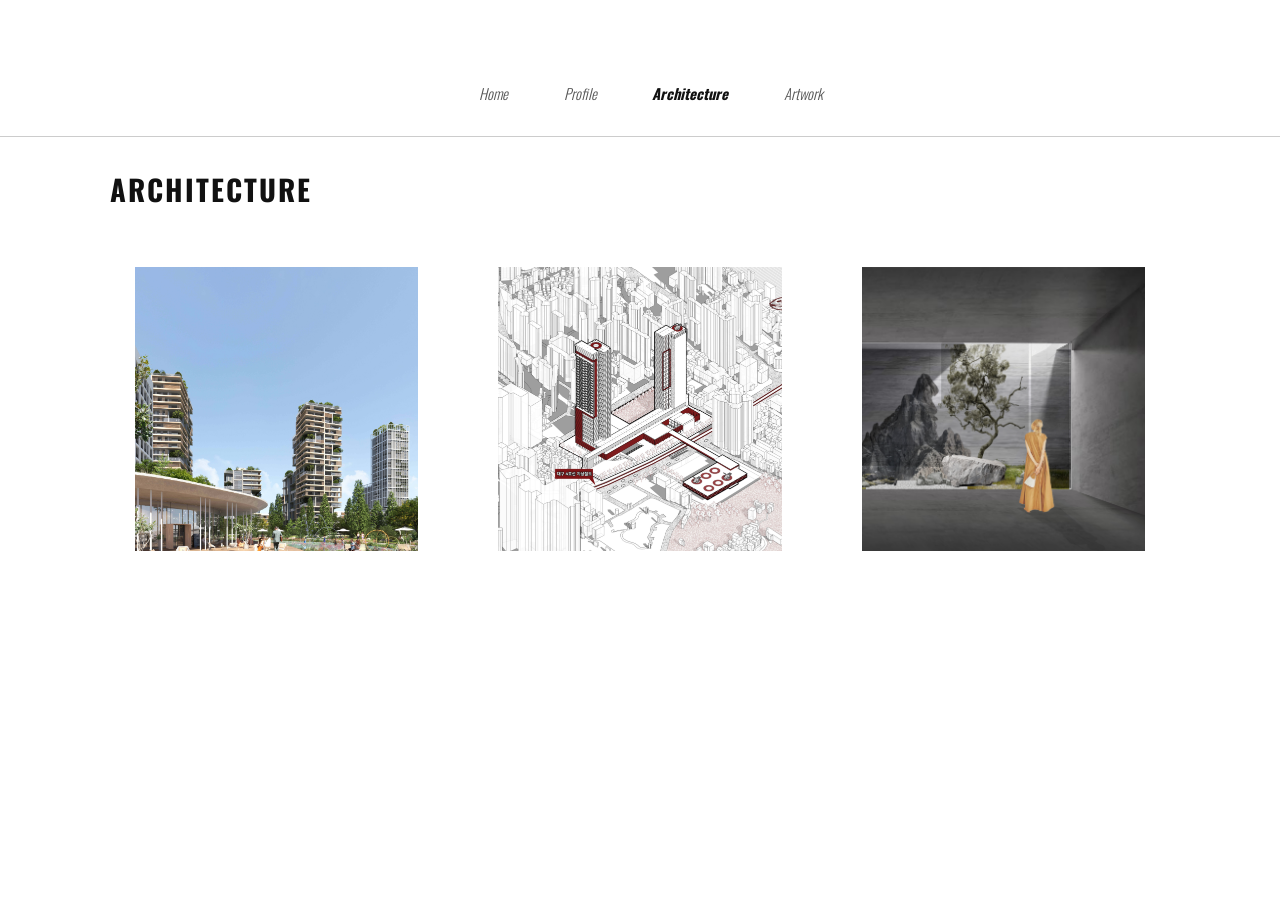
==== Architecture.html @ 8f52142e "Update Architecture.html" ====
<!DOCTYPE HTML>
<html>
	<head>
		<title>standjoon - architecture</title>
		<meta charset="utf-8" />
		<meta name="viewport" content="width=device-width, initial-scale=1, user-scalable=no" />
		<link rel="stylesheet" href="assets/css/main.css" />
		<link rel="preconnect" href="https://fonts.googleapis.com">
		<link rel="preconnect" href="https://fonts.gstatic.com" crossorigin>
		<link href="https://fonts.googleapis.com/css2?family=Oswald:wght@200..700&display=swap" rel="stylesheet">
		<link href="https://hangeul.pstatic.net/hangeul_static/css/NanumHuman.css" rel="stylesheet">
		<style>
			body { 
				font-family: 'Oswald', 'NanumHuman', sans-serif !important; 
				background-color: #ffffff !important; 
			}
			#page-wrapper { 
				background-color: #ffffff !important; 
			}
			
			/* 상단 여백 조정 */
			#header {
				padding-top: 3em !important;
				padding-bottom: 2em !important;
			}
			
			/* 푸터/기타 영역 숨김 */
			#footer, .wrapper { 
				display: none !important; 
			}

			/* 메뉴 선택된 곳의 빨간색 배경 제거 및 깔끔한 텍스트화 */
			#nav > ul > li.current > a, 
			#nav > ul > li:hover > a {
				background: transparent !important; 
				color: #111111 !important;          
				box-shadow: none !important;        
			}
			
			#nav > ul > li > a {
				color: #555555 !important;
				background: transparent !important;
			}

			/* 본문 영역 컨테이너 */
			.page-container {
				max-width: 1100px;
				margin: 0 auto;
				padding: 40px 20px 80px 20px;
				box-sizing: border-box;
			}

			/* 페이지 타이틀 스타일 */
			.page-title {
				font-family: 'Oswald', sans-serif;
				font-size: 1.8rem;
				letter-spacing: 2px;
				color: #111111;
				text-transform: uppercase;
				margin-bottom: 40px;
				text-align: left;
			}

			/* 3열 그리드 레이아웃 설정 */
			.gallery-grid {
				display: grid;
				grid-template-columns: repeat(3, 1fr);
				gap: 30px;
			}

			/* 🎨 개별 작품 카드 스타일 (1:1 정사각형 틀 고정) */
			.gallery-item {
				position: relative;
				display: block;
				text-decoration: none;
				background: #ffffff;
				overflow: hidden;
				aspect-ratio: 1 / 1;
			}

			/* 💡 이미지 박스 (여백을 주어 이미지가 아담하게 보이도록 조절) */
			.gallery-img-box {
				width: 100%;
				height: 100%;
				background-color: #ffffff;
				display: flex;
				justify-content: center;
				align-items: center;
				padding: 25px;
				box-sizing: border-box;
			}

			.gallery-img-box img {
				max-width: 100%;
				max-height: 100%;
				width: auto;
				height: auto;
				object-fit: contain;
				display: block;
			}

			/* 💡 마우스 올리기 전엔 투명해서 안 보이는 '반투명 막 + 글자' 박스 */
			.overlay-text-box {
				position: absolute;
				top: 0;
				left: 0;
				width: 100%;
				height: 100%;
				background-color: rgba(255, 255, 255, 0.85); /* 마우스 올렸을 때 씌워질 흰색 반투명 막 */
				display: flex;
				flex-direction: column;
				justify-content: center;
				align-items: center;
				opacity: 0; /* 평소엔 숨김 */
				transition: opacity 0.3s ease; /* 부드럽게 나타나는 효과 */
				text-align: center;
				padding: 20px;
				box-sizing: border-box;
			}

			/* 💡 마우스를 올렸을 때(.gallery-item에 hover하면) 박스가 뿅 하고 나타남 */
			.gallery-item:hover .overlay-text-box {
				opacity: 1;
			}

			/* 오버레이 안의 작품 제목 */
			.overlay-text-box .project-title {
				font-family: 'Oswald', sans-serif;
				font-size: 1.1rem;
				letter-spacing: 1px;
				color: #111111;
				margin: 0 0 5px 0;
				text-transform: uppercase;
			}

			/* 오버레이 안의 간단 설명/연도 */
			.overlay-text-box .project-desc {
				font-family: 'NanumHuman', sans-serif;
				font-size: 0.85rem;
				color: #555555;
				margin: 0;
			}

			/* 📱 모바일 화면 대응 */
			@media screen and (max-width: 736px) {
				.page-container {
					padding: 20px 15px 50px 15px;
				}
				.page-title {
					font-size: 1.3rem;
					margin-bottom: 20px;
					padding-left: 10px;
				}
				.gallery-grid {
					grid-template-columns: repeat(1, 1fr);
					gap: 30px;
				}
				.gallery-item {
					max-width: 55%;
					margin: 0 auto;
					width: 100%;
				}
			}
		</style>
	</head>
	<body class="is-preload">
		<div id="page-wrapper">
			
			<!-- Header -->
			<section id="header">
				<nav id="nav">
					<ul>
						<li><a href="index.html">Home</a></li>
						<li><a href="profile.html">Profile</a></li>
						<li class="current"><a href="Architecture.html">Architecture</a></li>
						<li><a href="Artwork.html">Artwork</a></li>
					</ul>
				</nav>
			</section>

			<!-- 건축 아카이브 갤러리 영역 -->
			<div class="page-container">
				<h2 class="page-title">Architecture</h2>
				<div class="gallery-grid" id="gallery-container">
					<!-- 자바스크립트에 의해 카드가 자동으로 생성됩니다. -->
				</div>
			</div>

		</div>

		<!-- 🪄 자바스크립트 자동 생성 및 정렬 시스템 -->
		<script>
			const projects = [
				{ id: 3, title: "songpa New housing", desc: "2023", img: "images/songpa sum.jpg" },
				{ id: 2, title: "UAM Masterplan", desc: "2023", img: "images/uam sum.jpg" }, // 👈 썸네일 전용 이미지 적용 완료!
				{ id: 1, title: "thisconnect museum", desc: "2022", img: "images/2-2 perspective.jpg" }
			];

			const container = document.getElementById('gallery-container');

			projects.forEach(project => {
				const item = document.createElement('a');
				item.href = `detail.html?id=${project.id}`;
				item.className = 'gallery-item';
				
				item.innerHTML = `
					<div class="gallery-img-box">
						<img src="${project.img}" alt="${project.title}" />
					</div>
					<div class="overlay-text-box">
						<h3 class="project-title">${project.title}</h3>
						<p class="project-desc">${project.desc}</p>
					</div>
				`;
				
				container.appendChild(item);
			});
		</script>

		<!-- Scripts -->
		<script src="assets/js/jquery.min.js"></script>
		<script src="assets/js/jquery.dropotron.min.js"></script>
		<script src="assets/js/browser.min.js"></script>
		<script src="assets/js/breakpoints.min.js"></script>
		<script src="assets/js/util.js"></script>
		<script src="assets/js/main.js"></script>
	</body>
</html>
---- assets/css/main.css ----
@import url("fontawesome-all.min.css");
@import url("https://fonts.googleapis.com/css?family=Source+Sans+Pro:300,400,700,900,300italic");

/*
	Dopetrope by HTML5 UP
	html5up.net | @ajlkn
	Free for personal and commercial use under the CCA 3.0 license (html5up.net/license)
*/

html, body, div, span, applet, object,
iframe, h1, h2, h3, h4, h5, h6, p, blockquote,
pre, a, abbr, acronym, address, big, cite,
code, del, dfn, em, img, ins, kbd, q, s, samp,
small, strike, strong, sub, sup, tt, var, b,
u, i, center, dl, dt, dd, ol, ul, li, fieldset,
form, label, legend, table, caption, tbody,
tfoot, thead, tr, th, td, article, aside,
canvas, details, embed, figure, figcaption,
footer, header, hgroup, menu, nav, output, ruby,
section, summary, time, mark, audio, video {
	margin: 0;
	padding: 0;
	border: 0;
	font-size: 100%;
	font: inherit;
	vertical-align: baseline;}

article, aside, details, figcaption, figure,
footer, header, hgroup, menu, nav, section {
	display: block;}

body {
	line-height: 1;
}

ol, ul {
	list-style: none;
}

blockquote, q {
	quotes: none;
}

	blockquote:before, blockquote:after, q:before, q:after {
		content: '';
		content: none;
	}

table {
	border-collapse: collapse;
	border-spacing: 0;
}

body {
	-webkit-text-size-adjust: none;
}

mark {
	background-color: transparent;
	color: inherit;
}

input::-moz-focus-inner {
	border: 0;
	padding: 0;
}

input, select, textarea {
	-moz-appearance: none;
	-webkit-appearance: none;
	-ms-appearance: none;
	appearance: none;
}

/* Basic */

	html {
		box-sizing: border-box;
	}

	*, *:before, *:after {
		box-sizing: inherit;
	}

	body {
		background: #252122;
		background-image: url("images/bg02.png");
	}

		body.is-preload *, body.is-preload *:before, body.is-preload *:after {
			-moz-animation: none !important;
			-webkit-animation: none !important;
			-ms-animation: none !important;
			animation: none !important;
			-moz-transition: none !important;
			-webkit-transition: none !important;
			-ms-transition: none !important;
			transition: none !important;
		}

	body, input, textarea, select {
		font-family: 'Source Sans Pro';
		font-weight: 300;
		color: #5d5d5d;
		font-size: 14pt;
		line-height: 1.75em;
	}

	strong, b {
		color: #252122;
		font-weight: 400;
	}

	i, em {
		font-style: italic;
	}

	sub {
		position: relative;
		top: 0.5em;
		font-size: 0.8em;
	}

	sup {
		position: relative;
		top: -0.5em;
		font-size: 0.8em;
	}

	blockquote {
		border-left: solid 0.75em #dddddd;
		padding: 1em 0 1em 1.5em;
		font-style: italic;
	}

	h1, h2, h3, h4, h5, h6 {
		color: #252122;
		font-weight: 700;
	}

	h1 a, h2 a, h3 a, h4 a, h5 a, h6 a {
		color: inherit;
		text-decoration: none;
	}

	h2 {
		font-size: 1.5em;
	}

	h3 {
		font-size: 1.35em;
	}

	a {
		color: #d52349;
		text-decoration: underline;
	}

		a:hover {
			text-decoration: none;
		}

	br.clear {
		clear: both;
	}

	hr {
		border: 0;
		border-top: solid 1px #dddddd;
		height: 1px;
		margin: 2em 0 2em 0;
	}

	p, ul, ol, dl, table {
		margin-bottom: 2em;
	}

/* Container */

	.container {
		margin: 0 auto;
		max-width: 100%;
		width: 70em;
	}

		@media screen and (max-width: 1680px) {

			.container {
				width: 70em;
			}

		}

		@media screen and (max-width: 1280px) {

			.container {
				width: calc(100% - 60px);
			}

		}

		@media screen and (max-width: 980px) {

			.container {
				width: calc(100% - 80px);
			}

		}

		@media screen and (max-width: 736px) {

			.container {
				width: calc(100% - 40px);
			}

		}

/* Row */

	.row {
		display: flex;
		flex-wrap: wrap;
		box-sizing: border-box;
		align-items: stretch;
	}

		.row > * {
			box-sizing: border-box;
		}

		.row.gtr-uniform > * > :last-child {
			margin-bottom: 0;
		}

		.row.aln-left {
			justify-content: flex-start;
		}

		.row.aln-center {
			justify-content: center;
		}

		.row.aln-right {
			justify-content: flex-end;
		}

		.row.aln-top {
			align-items: flex-start;
		}

		.row.aln-middle {
			align-items: center;
		}

		.row.aln-bottom {
			align-items: flex-end;
		}

		.row > .imp {
			order: -1;
		}

		.row > .col-1 {
			width: 8.33333%;
		}

		.row > .off-1 {
			margin-left: 8.33333%;
		}

		.row > .col-2 {
			width: 16.66667%;
		}

		.row > .off-2 {
			margin-left: 16.66667%;
		}

		.row > .col-3 {
			width: 25%;
		}

		.row > .off-3 {
			margin-left: 25%;
		}

		.row > .col-4 {
			width: 33.33333%;
		}

		.row > .off-4 {
			margin-left: 33.33333%;
		}

		.row > .col-5 {
			width: 41.66667%;
		}

		.row > .off-5 {
			margin-left: 41.66667%;
		}

		.row > .col-6 {
			width: 50%;
		}

		.row > .off-6 {
			margin-left: 50%;
		}

		.row > .col-7 {
			width: 58.33333%;
		}

		.row > .off-7 {
			margin-left: 58.33333%;
		}

		.row > .col-8 {
			width: 66.66667%;
		}

		.row > .off-8 {
			margin-left: 66.66667%;
		}

		.row > .col-9 {
			width: 75%;
		}

		.row > .off-9 {
			margin-left: 75%;
		}

		.row > .col-10 {
			width: 83.33333%;
		}

		.row > .off-10 {
			margin-left: 83.33333%;
		}

		.row > .col-11 {
			width: 91.66667%;
		}

		.row > .off-11 {
			margin-left: 91.66667%;
		}

		.row > .col-12 {
			width: 100%;
		}

		.row > .off-12 {
			margin-left: 100%;
		}

		.row.gtr-0 {
			margin-top: 0px;
			margin-left: 0px;
		}

			.row.gtr-0 > * {
				padding: 0px 0 0 0px;
			}

			.row.gtr-0.gtr-uniform {
				margin-top: 0px;
			}

				.row.gtr-0.gtr-uniform > * {
					padding-top: 0px;
				}

		.row.gtr-25 {
			margin-top: -12.5px;
			margin-left: -12.5px;
		}

			.row.gtr-25 > * {
				padding: 12.5px 0 0 12.5px;
			}

			.row.gtr-25.gtr-uniform {
				margin-top: -12.5px;
			}

				.row.gtr-25.gtr-uniform > * {
					padding-top: 12.5px;
				}

		.row.gtr-50 {
			margin-top: -25px;
			margin-left: -25px;
		}

			.row.gtr-50 > * {
				padding: 25px 0 0 25px;
			}

			.row.gtr-50.gtr-uniform {
				margin-top: -25px;
			}

				.row.gtr-50.gtr-uniform > * {
					padding-top: 25px;
				}

		.row {
			margin-top: -50px;
			margin-left: -50px;
		}

			.row > * {
				padding: 50px 0 0 50px;
			}

			.row.gtr-uniform {
				margin-top: -50px;
			}

				.row.gtr-uniform > * {
					padding-top: 50px;
				}

		.row.gtr-150 {
			margin-top: -75px;
			margin-left: -75px;
		}

			.row.gtr-150 > * {
				padding: 75px 0 0 75px;
			}

			.row.gtr-150.gtr-uniform {
				margin-top: -75px;
			}

				.row.gtr-150.gtr-uniform > * {
					padding-top: 75px;
				}

		.row.gtr-200 {
			margin-top: -100px;
			margin-left: -100px;
		}

			.row.gtr-200 > * {
				padding: 100px 0 0 100px;
			}

			.row.gtr-200.gtr-uniform {
				margin-top: -100px;
			}

				.row.gtr-200.gtr-uniform > * {
					padding-top: 100px;
				}

		@media screen and (max-width: 1680px) {

			.row {
				display: flex;
				flex-wrap: wrap;
				box-sizing: border-box;
				align-items: stretch;
			}

				.row > * {
					box-sizing: border-box;
				}

				.row.gtr-uniform > * > :last-child {
					margin-bottom: 0;
				}

				.row.aln-left {
					justify-content: flex-start;
				}

				.row.aln-center {
					justify-content: center;
				}

				.row.aln-right {
					justify-content: flex-end;
				}

				.row.aln-top {
					align-items: flex-start;
				}

				.row.aln-middle {
					align-items: center;
				}

				.row.aln-bottom {
					align-items: flex-end;
				}

				.row > .imp-xlarge {
					order: -1;
				}

				.row > .col-1-xlarge {
					width: 8.33333%;
				}

				.row > .off-1-xlarge {
					margin-left: 8.33333%;
				}

				.row > .col-2-xlarge {
					width: 16.66667%;
				}

				.row > .off-2-xlarge {
					margin-left: 16.66667%;
				}

				.row > .col-3-xlarge {
					width: 25%;
				}

				.row > .off-3-xlarge {
					margin-left: 25%;
				}

				.row > .col-4-xlarge {
					width: 33.33333%;
				}

				.row > .off-4-xlarge {
					margin-left: 33.33333%;
				}

				.row > .col-5-xlarge {
					width: 41.66667%;
				}

				.row > .off-5-xlarge {
					margin-left: 41.66667%;
				}

				.row > .col-6-xlarge {
					width: 50%;
				}

				.row > .off-6-xlarge {
					margin-left: 50%;
				}

				.row > .col-7-xlarge {
					width: 58.33333%;
				}

				.row > .off-7-xlarge {
					margin-left: 58.33333%;
				}

				.row > .col-8-xlarge {
					width: 66.66667%;
				}

				.row > .off-8-xlarge {
					margin-left: 66.66667%;
				}

				.row > .col-9-xlarge {
					width: 75%;
				}

				.row > .off-9-xlarge {
					margin-left: 75%;
				}

				.row > .col-10-xlarge {
					width: 83.33333%;
				}

				.row > .off-10-xlarge {
					margin-left: 83.33333%;
				}

				.row > .col-11-xlarge {
					width: 91.66667%;
				}

				.row > .off-11-xlarge {
					margin-left: 91.66667%;
				}

				.row > .col-12-xlarge {
					width: 100%;
				}

				.row > .off-12-xlarge {
					margin-left: 100%;
				}

				.row.gtr-0 {
					margin-top: 0px;
					margin-left: 0px;
				}

					.row.gtr-0 > * {
						padding: 0px 0 0 0px;
					}

					.row.gtr-0.gtr-uniform {
						margin-top: 0px;
					}

						.row.gtr-0.gtr-uniform > * {
							padding-top: 0px;
						}

				.row.gtr-25 {
					margin-top: -12.5px;
					margin-left: -12.5px;
				}

					.row.gtr-25 > * {
						padding: 12.5px 0 0 12.5px;
					}

					.row.gtr-25.gtr-uniform {
						margin-top: -12.5px;
					}

						.row.gtr-25.gtr-uniform > * {
							padding-top: 12.5px;
						}

				.row.gtr-50 {
					margin-top: -25px;
					margin-left: -25px;
				}

					.row.gtr-50 > * {
						padding: 25px 0 0 25px;
					}

					.row.gtr-50.gtr-uniform {
						margin-top: -25px;
					}

						.row.gtr-50.gtr-uniform > * {
							padding-top: 25px;
						}

				.row {
					margin-top: -50px;
					margin-left: -50px;
				}

					.row > * {
						padding: 50px 0 0 50px;
					}

					.row.gtr-uniform {
						margin-top: -50px;
					}

						.row.gtr-uniform > * {
							padding-top: 50px;
						}

				.row.gtr-150 {
					margin-top: -75px;
					margin-left: -75px;
				}

					.row.gtr-150 > * {
						padding: 75px 0 0 75px;
					}

					.row.gtr-150.gtr-uniform {
						margin-top: -75px;
					}

						.row.gtr-150.gtr-uniform > * {
							padding-top: 75px;
						}

				.row.gtr-200 {
					margin-top: -100px;
					margin-left: -100px;
				}

					.row.gtr-200 > * {
						padding: 100px 0 0 100px;
					}

					.row.gtr-200.gtr-uniform {
						margin-top: -100px;
					}

						.row.gtr-200.gtr-uniform > * {
							padding-top: 100px;
						}

		}

		@media screen and (max-width: 1280px) {

			.row {
				display: flex;
				flex-wrap: wrap;
				box-sizing: border-box;
				align-items: stretch;
			}

				.row > * {
					box-sizing: border-box;
				}

				.row.gtr-uniform > * > :last-child {
					margin-bottom: 0;
				}

				.row.aln-left {
					justify-content: flex-start;
				}

				.row.aln-center {
					justify-content: center;
				}

				.row.aln-right {
					justify-content: flex-end;
				}

				.row.aln-top {
					align-items: flex-start;
				}

				.row.aln-middle {
					align-items: center;
				}

				.row.aln-bottom {
					align-items: flex-end;
				}

				.row > .imp-large {
					order: -1;
				}

				.row > .col-1-large {
					width: 8.33333%;
				}

				.row > .off-1-large {
					margin-left: 8.33333%;
				}

				.row > .col-2-large {
					width: 16.66667%;
				}

				.row > .off-2-large {
					margin-left: 16.66667%;
				}

				.row > .col-3-large {
					width: 25%;
				}

				.row > .off-3-large {
					margin-left: 25%;
				}

				.row > .col-4-large {
					width: 33.33333%;
				}

				.row > .off-4-large {
					margin-left: 33.33333%;
				}

				.row > .col-5-large {
					width: 41.66667%;
				}

				.row > .off-5-large {
					margin-left: 41.66667%;
				}

				.row > .col-6-large {
					width: 50%;
				}

				.row > .off-6-large {
					margin-left: 50%;
				}

				.row > .col-7-large {
					width: 58.33333%;
				}

				.row > .off-7-large {
					margin-left: 58.33333%;
				}

				.row > .col-8-large {
					width: 66.66667%;
				}

				.row > .off-8-large {
					margin-left: 66.66667%;
				}

				.row > .col-9-large {
					width: 75%;
				}

				.row > .off-9-large {
					margin-left: 75%;
				}

				.row > .col-10-large {
					width: 83.33333%;
				}

				.row > .off-10-large {
					margin-left: 83.33333%;
				}

				.row > .col-11-large {
					width: 91.66667%;
				}

				.row > .off-11-large {
					margin-left: 91.66667%;
				}

				.row > .col-12-large {
					width: 100%;
				}

				.row > .off-12-large {
					margin-left: 100%;
				}

				.row.gtr-0 {
					margin-top: 0px;
					margin-left: 0px;
				}

					.row.gtr-0 > * {
						padding: 0px 0 0 0px;
					}

					.row.gtr-0.gtr-uniform {
						margin-top: 0px;
					}

						.row.gtr-0.gtr-uniform > * {
							padding-top: 0px;
						}

				.row.gtr-25 {
					margin-top: -7.5px;
					margin-left: -7.5px;
				}

					.row.gtr-25 > * {
						padding: 7.5px 0 0 7.5px;
					}

					.row.gtr-25.gtr-uniform {
						margin-top: -7.5px;
					}

						.row.gtr-25.gtr-uniform > * {
							padding-top: 7.5px;
						}

				.row.gtr-50 {
					margin-top: -15px;
					margin-left: -15px;
				}

					.row.gtr-50 > * {
						padding: 15px 0 0 15px;
					}

					.row.gtr-50.gtr-uniform {
						margin-top: -15px;
					}

						.row.gtr-50.gtr-uniform > * {
							padding-top: 15px;
						}

				.row {
					margin-top: -30px;
					margin-left: -30px;
				}

					.row > * {
						padding: 30px 0 0 30px;
					}

					.row.gtr-uniform {
						margin-top: -30px;
					}

						.row.gtr-uniform > * {
							padding-top: 30px;
						}

				.row.gtr-150 {
					margin-top: -45px;
					margin-left: -45px;
				}

					.row.gtr-150 > * {
						padding: 45px 0 0 45px;
					}

					.row.gtr-150.gtr-uniform {
						margin-top: -45px;
					}

						.row.gtr-150.gtr-uniform > * {
							padding-top: 45px;
						}

				.row.gtr-200 {
					margin-top: -60px;
					margin-left: -60px;
				}

					.row.gtr-200 > * {
						padding: 60px 0 0 60px;
					}

					.row.gtr-200.gtr-uniform {
						margin-top: -60px;
					}

						.row.gtr-200.gtr-uniform > * {
							padding-top: 60px;
						}

		}

		@media screen and (max-width: 980px) {

			.row {
				display: flex;
				flex-wrap: wrap;
				box-sizing: border-box;
				align-items: stretch;
			}

				.row > * {
					box-sizing: border-box;
				}

				.row.gtr-uniform > * > :last-child {
					margin-bottom: 0;
				}

				.row.aln-left {
					justify-content: flex-start;
				}

				.row.aln-center {
					justify-content: center;
				}

				.row.aln-right {
					justify-content: flex-end;
				}

				.row.aln-top {
					align-items: flex-start;
				}

				.row.aln-middle {
					align-items: center;
				}

				.row.aln-bottom {
					align-items: flex-end;
				}

				.row > .imp-medium {
					order: -1;
				}

				.row > .col-1-medium {
					width: 8.33333%;
				}

				.row > .off-1-medium {
					margin-left: 8.33333%;
				}

				.row > .col-2-medium {
					width: 16.66667%;
				}

				.row > .off-2-medium {
					margin-left: 16.66667%;
				}

				.row > .col-3-medium {
					width: 25%;
				}

				.row > .off-3-medium {
					margin-left: 25%;
				}

				.row > .col-4-medium {
					width: 33.33333%;
				}

				.row > .off-4-medium {
					margin-left: 33.33333%;
				}

				.row > .col-5-medium {
					width: 41.66667%;
				}

				.row > .off-5-medium {
					margin-left: 41.66667%;
				}

				.row > .col-6-medium {
					width: 50%;
				}

				.row > .off-6-medium {
					margin-left: 50%;
				}

				.row > .col-7-medium {
					width: 58.33333%;
				}

				.row > .off-7-medium {
					margin-left: 58.33333%;
				}

				.row > .col-8-medium {
					width: 66.66667%;
				}

				.row > .off-8-medium {
					margin-left: 66.66667%;
				}

				.row > .col-9-medium {
					width: 75%;
				}

				.row > .off-9-medium {
					margin-left: 75%;
				}

				.row > .col-10-medium {
					width: 83.33333%;
				}

				.row > .off-10-medium {
					margin-left: 83.33333%;
				}

				.row > .col-11-medium {
					width: 91.66667%;
				}

				.row > .off-11-medium {
					margin-left: 91.66667%;
				}

				.row > .col-12-medium {
					width: 100%;
				}

				.row > .off-12-medium {
					margin-left: 100%;
				}

				.row.gtr-0 {
					margin-top: 0px;
					margin-left: 0px;
				}

					.row.gtr-0 > * {
						padding: 0px 0 0 0px;
					}

					.row.gtr-0.gtr-uniform {
						margin-top: 0px;
					}

						.row.gtr-0.gtr-uniform > * {
							padding-top: 0px;
						}

				.row.gtr-25 {
					margin-top: -10px;
					margin-left: -10px;
				}

					.row.gtr-25 > * {
						padding: 10px 0 0 10px;
					}

					.row.gtr-25.gtr-uniform {
						margin-top: -10px;
					}

						.row.gtr-25.gtr-uniform > * {
							padding-top: 10px;
						}

				.row.gtr-50 {
					margin-top: -20px;
					margin-left: -20px;
				}

					.row.gtr-50 > * {
						padding: 20px 0 0 20px;
					}

					.row.gtr-50.gtr-uniform {
						margin-top: -20px;
					}

						.row.gtr-50.gtr-uniform > * {
							padding-top: 20px;
						}

				.row {
					margin-top: -40px;
					margin-left: -40px;
				}

					.row > * {
						padding: 40px 0 0 40px;
					}

					.row.gtr-uniform {
						margin-top: -40px;
					}

						.row.gtr-uniform > * {
							padding-top: 40px;
						}

				.row.gtr-150 {
					margin-top: -60px;
					margin-left: -60px;
				}

					.row.gtr-150 > * {
						padding: 60px 0 0 60px;
					}

					.row.gtr-150.gtr-uniform {
						margin-top: -60px;
					}

						.row.gtr-150.gtr-uniform > * {
							padding-top: 60px;
						}

				.row.gtr-200 {
					margin-top: -80px;
					margin-left: -80px;
				}

					.row.gtr-200 > * {
						padding: 80px 0 0 80px;
					}

					.row.gtr-200.gtr-uniform {
						margin-top: -80px;
					}

						.row.gtr-200.gtr-uniform > * {
							padding-top: 80px;
						}

		}

		@media screen and (max-width: 736px) {

			.row {
				display: flex;
				flex-wrap: wrap;
				box-sizing: border-box;
				align-items: stretch;
			}

				.row > * {
					box-sizing: border-box;
				}

				.row.gtr-uniform > * > :last-child {
					margin-bottom: 0;
				}

				.row.aln-left {
					justify-content: flex-start;
				}

				.row.aln-center {
					justify-content: center;
				}

				.row.aln-right {
					justify-content: flex-end;
				}

				.row.aln-top {
					align-items: flex-start;
				}

				.row.aln-middle {
					align-items: center;
				}

				.row.aln-bottom {
					align-items: flex-end;
				}

				.row > .imp-small {
					order: -1;
				}

				.row > .col-1-small {
					width: 8.33333%;
				}

				.row > .off-1-small {
					margin-left: 8.33333%;
				}

				.row > .col-2-small {
					width: 16.66667%;
				}

				.row > .off-2-small {
					margin-left: 16.66667%;
				}

				.row > .col-3-small {
					width: 25%;
				}

				.row > .off-3-small {
					margin-left: 25%;
				}

				.row > .col-4-small {
					width: 33.33333%;
				}

				.row > .off-4-small {
					margin-left: 33.33333%;
				}

				.row > .col-5-small {
					width: 41.66667%;
				}

				.row > .off-5-small {
					margin-left: 41.66667%;
				}

				.row > .col-6-small {
					width: 50%;
				}

				.row > .off-6-small {
					margin-left: 50%;
				}

				.row > .col-7-small {
					width: 58.33333%;
				}

				.row > .off-7-small {
					margin-left: 58.33333%;
				}

				.row > .col-8-small {
					width: 66.66667%;
				}

				.row > .off-8-small {
					margin-left: 66.66667%;
				}

				.row > .col-9-small {
					width: 75%;
				}

				.row > .off-9-small {
					margin-left: 75%;
				}

				.row > .col-10-small {
					width: 83.33333%;
				}

				.row > .off-10-small {
					margin-left: 83.33333%;
				}

				.row > .col-11-small {
					width: 91.66667%;
				}

				.row > .off-11-small {
					margin-left: 91.66667%;
				}

				.row > .col-12-small {
					width: 100%;
				}

				.row > .off-12-small {
					margin-left: 100%;
				}

				.row.gtr-0 {
					margin-top: 0px;
					margin-left: 0px;
				}

					.row.gtr-0 > * {
						padding: 0px 0 0 0px;
					}

					.row.gtr-0.gtr-uniform {
						margin-top: 0px;
					}

						.row.gtr-0.gtr-uniform > * {
							padding-top: 0px;
						}

				.row.gtr-25 {
					margin-top: -5px;
					margin-left: -5px;
				}

					.row.gtr-25 > * {
						padding: 5px 0 0 5px;
					}

					.row.gtr-25.gtr-uniform {
						margin-top: -5px;
					}

						.row.gtr-25.gtr-uniform > * {
							padding-top: 5px;
						}

				.row.gtr-50 {
					margin-top: -10px;
					margin-left: -10px;
				}

					.row.gtr-50 > * {
						padding: 10px 0 0 10px;
					}

					.row.gtr-50.gtr-uniform {
						margin-top: -10px;
					}

						.row.gtr-50.gtr-uniform > * {
							padding-top: 10px;
						}

				.row {
					margin-top: -20px;
					margin-left: -20px;
				}

					.row > * {
						padding: 20px 0 0 20px;
					}

					.row.gtr-uniform {
						margin-top: -20px;
					}

						.row.gtr-uniform > * {
							padding-top: 20px;
						}

				.row.gtr-150 {
					margin-top: -30px;
					margin-left: -30px;
				}

					.row.gtr-150 > * {
						padding: 30px 0 0 30px;
					}

					.row.gtr-150.gtr-uniform {
						margin-top: -30px;
					}

						.row.gtr-150.gtr-uniform > * {
							padding-top: 30px;
						}

				.row.gtr-200 {
					margin-top: -40px;
					margin-left: -40px;
				}

					.row.gtr-200 > * {
						padding: 40px 0 0 40px;
					}

					.row.gtr-200.gtr-uniform {
						margin-top: -40px;
					}

						.row.gtr-200.gtr-uniform > * {
							padding-top: 40px;
						}

		}

/* Form */

	form label {
		display: block;
		color: #252122;
		font-weight: 400;
		margin: 0 0 0.5em 0;
	}

	form input[type=text],
	form input[type=email],
	form input[type=password],
	form select,
	form textarea {
		-webkit-appearance: none;
		display: block;
		border: 0;
		padding: 0.75em 1em;
		font-size: 1em;
		border-radius: 5px;
		border: solid 1px #dddddd;
		background: #fff;
		width: 100%;
	}

		form input[type=text]:focus,
		form input[type=email]:focus,
		form input[type=password]:focus,
		form select:focus,
		form textarea:focus {
			box-shadow: inset 0px 0px 1px 1px #43bff0;
		}

	form textarea {
		height: 15em;
	}

	form ::-webkit-input-placeholder {
		color: #555 !important;
	}

	form :-moz-placeholder {
		color: #555 !important;
	}

	form ::-moz-placeholder {
		color: #555 !important;
	}

	form :-ms-input-placeholder {
		color: #555 !important;
	}

	form ::-moz-focus-inner {
		border: 0;
	}

/* Tables */

	table {
		width: 100%;
	}

		table tr {
			border-top: solid 1px #dddddd;
		}

			table tr:first-child {
				border-top: 0;
			}

		table td {
			padding: 0.5em 1em 0.5em 1em;
		}

		table th {
			text-align: left;
			padding: 0.5em 1em 0.5em 1em;
			font-weight: 700;
			margin: 0 0 1em 0;
		}

		table thead {
			border-bottom: solid 2px #dddddd;
		}

/* Section/Article */

	section, article {
		margin-bottom: 2.5em;
	}

		section > :last-child, section:last-child, article > :last-child, article:last-child {
			margin-bottom: 0;
		}

	header {
		margin: 0 0 1.5em 0;
	}

		header > p {
			display: block;
			font-style: italic;
			margin: 0.5em 0 0 0;
			padding-bottom: 0.5em;
		}

		header.major {
			position: relative;
			text-align: center;
			border-top: solid 1px #ccc;
			top: 1em;
			margin: 0 0 3em 0;
		}

			header.major h2 {
				background: #fff;
				position: relative;
				top: -0.65em;
				display: inline;
				margin: 0;
				padding: 0 1em 0 1em;
			}

	footer {
		margin: 2.25em 0 0 0;
	}

/* Box */

	.box {
		background: #ffffff;
		border-bottom: solid 1px #ccc;
		padding: 2.75em 1.75em 2.75em 1.75em;
	}

		.box .image.featured {
			position: relative;
			width: auto;
			left: 1.75em;
			top: 1.75em;
			margin: -4.5em 0 4.25em -3.5em;
		}

		.box.post header {
			padding-top: 1em;
			margin: 0 0 2em 0;
		}

		.box.post h2 {
			font-size: 2.5em;
			letter-spacing: -0.015em;
		}

		.box.post header > p {
			margin-top: 1.25em;
			font-size: 1.25em;
		}

		.box footer ul.actions {
			margin-bottom: 0;
		}

/* Button */

	input[type="button"],
	input[type="submit"],
	input[type="reset"],
	button,
	.button {
		-webkit-appearance: none;
		display: inline-block;
		text-decoration: none;
		cursor: pointer;
		border: 0;
		border-radius: 5px;
		background: #d52349;
		color: #fff !important;
		font-weight: 700;
		outline: 0;
		font-size: 1.1em;
		padding: 0.65em 1.5em 0.65em 1.5em;
		text-align: center;
		-moz-transition: background-color .25s ease-in-out;
		-webkit-transition: background-color .25s ease-in-out;
		-ms-transition: background-color .25s ease-in-out;
		transition: background-color .25s ease-in-out;
	}

		input[type="button"]:hover,
		input[type="submit"]:hover,
		input[type="reset"]:hover,
		button:hover,
		.button:hover {
			background: #e53359;
		}

		input[type="button"]:active,
		input[type="submit"]:active,
		input[type="reset"]:active,
		button:active,
		.button:active {
			background: #c51349;
		}

		input[type="button"].alt,
		input[type="submit"].alt,
		input[type="reset"].alt,
		button.alt,
		.button.alt {
			background: #252122;
		}

			input[type="button"].alt:hover,
			input[type="submit"].alt:hover,
			input[type="reset"].alt:hover,
			button.alt:hover,
			.button.alt:hover {
				background: #353132;
			}

			input[type="button"].alt:active,
			input[type="submit"].alt:active,
			input[type="reset"].alt:active,
			button.alt:active,
			.button.alt:active {
				background: #151112;
			}

		input[type="button"].icon:before,
		input[type="submit"].icon:before,
		input[type="reset"].icon:before,
		button.icon:before,
		.button.icon:before {
			opacity: 0.35;
			position: relative;
			top: 0.05em;
			margin-right: 0.75em;
		}

		input[type="button"].large,
		input[type="submit"].large,
		input[type="reset"].large,
		button.large,
		.button.large {
			font-size: 1.5em;
			padding: 0.75em 1.5em 0.75em 1.5em;
		}

/* Image */

	.image {
		display: inline-block;
		outline: 0;
	}

		.image img {
			display: block;
			width: 100%;
		}

		.image.centered {
			display: block;
			margin: 0 0 2em 0;
		}

			.image.centered img {
				margin: 0 auto;
				width: auto;
			}

		.image.featured {
			display: block;
			width: 100%;
			margin: 0 0 2em 0;
		}

		.image.left {
			float: left;
			margin: 0 2em 2em 0;
		}

/* List */

	ul {
		list-style: disc;
		padding-left: 1em;
	}

		ul li {
			padding-left: 0.5em;
		}

	ol {
		list-style: decimal;
		padding-left: 1.25em;
	}

		ol li {
			padding-left: 0.25em;
		}

/* Actions */

	ul.actions {
		list-style: none;
		padding-left: 0;
	}

		ul.actions li {
			display: inline-block;
			margin-left: 1em;
			padding-left: 0;
		}

			ul.actions li:first-child {
				margin-left: 0;
			}

/* Links */

	ul.links {
		list-style: none;
		padding-left: 0;
	}

		ul.links li {
			display: inline-block;
			border-left: solid 1px rgba(255, 255, 255, 0.05);
			padding: 0 0 0 1em;
			margin: 0 0 0 1em;
		}

			ul.links li:first-child {
				border-left: 0;
				padding-left: 0;
				margin-left: 0;
			}

/* Contact */

	ul.contact {
		list-style: none;
		padding-left: 0;
	}

		ul.contact li {
			position: relative;
			border-top: solid 1px #ddd;
			padding: 1.3em 0 1.3em 7em;
		}

			ul.contact li h3 {
				position: absolute;
				left: 0;
				top: 1.3em;
				font-size: 1.1em;
			}

			ul.contact li p {
				margin: 0;
			}

			ul.contact li:first-child {
				padding-top: 0;
				border-top: 0;
			}

				ul.contact li:first-child h3 {
					top: 0;
				}

/* Dates */

	ul.dates {
		list-style: none;
		padding-left: 0;
	}

		ul.dates li {
			position: relative;
			border-top: solid 1px #ddd;
			padding: 1.3em 0 1.3em 6.75em;
		}

		ul.dates .date {
			display: block;
			position: absolute;
			left: 0;
			top: 1.3em;
			background-color: #d52349;
			height: 3.5em;
			text-align: center;
			color: #fff;
			line-height: 1em;
			border-top-left-radius: 5px;
			border-bottom-left-radius: 5px;
			padding: 0.5em 0.75em 0 1em;
		}

			ul.dates .date:after {
				content: '';
				position: absolute;
				bottom: 0;
				right: -1.2em;
				border-left: solid 1.25em #d52349;
				border-top: solid 1.8em transparent;
				border-bottom: solid 1.8em transparent;
			}

			ul.dates .date strong {
				display: block;
				font-size: 1.75em;
				padding-top: 0.15em;
			}

		ul.dates h3 {
			font-size: 1.1em;
		}

		ul.dates p {
			margin: 0;
		}

		ul.dates li:first-child {
			border-top: 0;
			padding-top: 0;
		}

			ul.dates li:first-child .date {
				top: 0;
			}

/* Divided */

	ul.divided {
		list-style: none;
		padding-left: 0;
	}

		ul.divided li {
			border-top: solid 1px #ddd;
			padding: 1em 0 1em 0;
		}

			ul.divided li:first-child {
				border-top: 0;
				padding-top: 0;
			}

/* Social */

	ul.social {
		list-style: none;
		padding-left: 0;
		overflow: hidden;
		cursor: default;
		margin: 0 0 3.25em 0;
	}

		ul.social li {
			display: inline-block;
			padding-left: 0;
			margin-left: 0.75em;
		}

			ul.social li:first-child {
				margin-left: 0;
			}

			ul.social li a {
				display: inline-block;
				width: 3em;
				height: 3em;
				text-align: center;
				border-radius: 5px;
				background: #888;
				-moz-transition: background-color .25s ease-in-out;
				-webkit-transition: background-color .25s ease-in-out;
				-ms-transition: background-color .25s ease-in-out;
				transition: background-color .25s ease-in-out;
			}

				ul.social li a:before {
					color: #fff;
					font-size: 2em;
					line-height: 1.5em;
				}

				ul.social li a.fa-facebook {
					background: #3c5a98;
				}

					ul.social li a.fa-facebook:hover {
						background: #4c6aa8;
					}

				ul.social li a.fa-twitter {
					background: #2daae4;
				}

					ul.social li a.fa-twitter:hover {
						background: #3dbaf4;
					}

				ul.social li a.fa-dribbble {
					background: #c4376b;
				}

					ul.social li a.fa-dribbble:hover {
						background: #d4477b;
					}

				ul.social li a.fa-linkedin {
					background: #006599;
				}

					ul.social li a.fa-linkedin:hover {
						background: #1075a9;
					}

				ul.social li a.fa-tumblr {
					background: #2b4661;
				}

					ul.social li a.fa-tumblr:hover {
						background: #3b5671;
					}

				ul.social li a.fa-google-plus {
					background: #da2713;
				}

					ul.social li a.fa-google-plus:hover {
						background: #ea3723;
					}

/* Icons */

	.icon {
		text-decoration: none;
		position: relative;
		text-decoration: none;
	}

		.icon:before {
			-moz-osx-font-smoothing: grayscale;
			-webkit-font-smoothing: antialiased;
			display: inline-block;
			font-style: normal;
			font-variant: normal;
			text-rendering: auto;
			line-height: 1;
			text-transform: none !important;
			font-family: 'Font Awesome 5 Free';
			font-weight: 400;
		}

		.icon.solid:before {
			font-weight: 900;
		}

		.icon.brands:before {
			font-family: 'Font Awesome 5 Brands';
		}

		.icon:before {
			line-height: inherit;
		}

		.icon > .label {
			display: none;
		}

		.icon.featured {
			position: relative;
			display: inline-block;
			background-color: #d52349;
			width: 9em;
			padding: 1.75em 0 0.75em 0;
			border-top-left-radius: 5px;
			border-top-right-radius: 5px;
			margin: 0 0 4.5em 0;
			cursor: default;
		}

			.icon.featured:before {
				font-size: 4.5em;
				line-height: 1em;
				color: #fff;
			}

			.icon.featured:after {
				content: '';
				position: absolute;
				bottom: -1.95em;
				left: 0;
				border-top: solid 2em #d52349;
				border-left: solid 4.5em transparent;
				border-right: solid 4.5em transparent;
			}

			.icon.featured.alt {
				background-color: #252122;
			}

				.icon.featured.alt:after {
					border-top-color: #252122;
				}

			.icon.featured.alt2 {
				background-color: #827a7c;
			}

				.icon.featured.alt2:after {
					border-top-color: #827a7c;
				}

/* Page Wrapper */

	#page-wrapper > section {
		margin-bottom: 0;
	}

/* Header */

	#header {
		position: relative;
		background: #ffffff;
		border-bottom: solid 1px #ccc;
		padding: 5em 0 4em 0;
		text-align: center;
	}

		#header h1 {
			color: #252122;
			font-weight: 900;
			font-size: 2.5em;
			letter-spacing: -0.035em;
			line-height: 1;
		}

/* Nav */

	#nav {
		margin: 2.5em 0 0 0;
	}

		#nav > ul {
			margin: 0;
		}

			#nav > ul > li {
				display: inline-block;
				font-style: italic;
				margin: 0 0.35em 0 0.35em;
			}

				#nav > ul > li > ul {
					display: none;
				}

				#nav > ul > li > a {
					border-radius: 5px;
					color: #5d5d5d;
					text-decoration: none;
					padding: 0.6em 1.2em 0.6em 1.2em;
					-moz-transition: background-color .25s ease-in-out;
					-webkit-transition: background-color .25s ease-in-out;
					-ms-transition: background-color .25s ease-in-out;
					transition: background-color .25s ease-in-out;
					outline: 0;
				}

				#nav > ul > li:hover > a, #nav > ul > li.active > a {
					background: #f3f3f3;
				}

				#nav > ul > li.current > a {
					background: #d52349;
					color: #fff !important;
					font-weight: 700;
				}

	.dropotron {
		border-radius: 5px;
		background-color: #252122;
		background-color: rgba(34, 30, 31, 0.98);
		padding: 1.25em 1.5em 1.25em 1.5em;
		font-style: italic;
		min-width: 13em;
		box-shadow: 0px 8px 15px 0px rgba(0, 0, 0, 0.5);
		text-align: left;
		margin-top: -1.25em;
		margin-left: -1px;
		list-style: none;
	}

		.dropotron a, .dropotron span {
			color: #aaa;
			text-decoration: none;
			-moz-transition: color .25s ease-in-out;
			-webkit-transition: color .25s ease-in-out;
			-ms-transition: color .25s ease-in-out;
			transition: color .25s ease-in-out;
		}

		.dropotron li {
			padding: 0.25em 0 0.25em 0;
		}

			.dropotron li:hover > a, .dropotron li:hover > span {
				color: #fff;
			}

		.dropotron.level-0 {
			margin-top: 2em;
		}

			.dropotron.level-0:before {
				content: '';
				display: block;
				position: absolute;
				left: 50%;
				margin-left: -10px;
				top: -9px;
				border-left: solid 10px transparent;
				border-right: solid 10px transparent;
				border-bottom: solid 10px #252122;
				border-bottom-color: rgba(34, 30, 31, 0.98);
			}

/* Banner */

	#banner {
		background: #CCE8F4 url("../../images/pic01.jpg");
		background-position: center center;
		background-size: auto 100%;
		background-repeat: no-repeat;
		text-align: center;
		position: relative;
		padding: 8em 0;
		margin: 4em 0 0 0;
	}

		#banner header {
			background-color: rgba(34, 30, 31, 0.98);
			display: inline-block;
			padding: 2.5em 5em;
			border-radius: 5px;
		}

			#banner header h2 {
				color: #fff;
				font-weight: 700;
				font-size: 2.5em;
				margin: 0 0 0.65em 0;
			}

			#banner header p {
				color: #d52349;
				padding: 0;
				font-style: normal;
				margin: 0;
				font-size: 1.5em;
			}

/* Intro */

	#intro {
		text-align: center;
		overflow: hidden;
	}

		#intro section {
			margin: 3em 0;
			padding: 2.5em 0;
		}

		#intro h2 {
			font-size: 1.75em;
		}

		#intro p {
			margin: 0;
		}

		#intro .middle {
			position: relative;
			z-index: 1;
		}

			#intro .middle:before {
				content: '';
				width: 32px;
				height: 100%;
				position: absolute;
				left: -24px;
				top: 0;
				display: block;
				z-index: -1;
				box-shadow: 32px 0 0 0 #fff, 0 -32px 0 0 #fff, 0 32px 0 0 #fff, 32px 32px 0 0 #fff, 32px -32px 0 0 #fff, 0 0 32px 0 rgba(0, 0, 0, 0.15);
			}

			#intro .middle:after {
				content: '';
				width: 32px;
				height: 100%;
				position: absolute;
				right: -24px;
				top: 0;
				display: block;
				z-index: -1;
				box-shadow: -32px 0 0 0 #fff, 0 -32px 0 0 #fff, 0 32px 0 0 #fff, -32px 32px 0 0 #fff, -32px -32px 0 0 #fff, 0 0 32px 0 rgba(0, 0, 0, 0.15);
			}

		#intro .button {
			min-width: 12em;
		}

		#intro footer {
			margin: 0;
		}

/* Main */

	#main {
		position: relative;
		background: #f7f7f7 url("images/bg02.png");
		padding: 4em 0 4em 0;
	}

		#main:before {
			content: '';
			position: absolute;
			top: 0;
			left: 0;
			width: 100%;
			background: url("images/bg01.png");
			background-size: 100% 100%;
			z-index: 0;
			opacity: 0.1;
		}

		#main .major h2 {
			background: #f7f7f7 url("images/bg02.png");
		}

/* Footer */

	#footer {
		position: relative;
		color: #858484;
		padding: 4em 0;
	}

		#footer:before {
			content: '';
			position: absolute;
			top: 0;
			left: 0;
			width: 100%;
			background: url("images/bg01.png");
			background-size: 100% 100%;
			z-index: 0;
			opacity: 0.5;
		}

		#footer a {
			color: #c5c4c4;
		}

		#footer h2, #footer h3, #footer h4, #footer h5, #footer h6, #footer strong, #footer b {
			color: #fff;
		}

			#footer h2 a, #footer h3 a, #footer h4 a, #footer h5 a, #footer h6 a, #footer strong a, #footer b a {
				color: inherit;
			}

		#footer ul.contact li,
		#footer ul.dates li,
		#footer ul.divided li {
			border-top-color: #353434;
			border-top-color: rgba(255, 255, 255, 0.05);
		}

		#footer header {
			margin: 0 0 3em 0;
		}

			#footer header h2 {
				font-size: 1.75em;
			}

/* Copyright */

	#copyright {
		text-align: center;
		margin: 3em 0 2em 0;
	}

		#copyright ul.links {
			display: inline-block;
			background: #2C2929;
			background: rgba(255, 255, 255, 0.05);
			border-radius: 5px;
			margin: 0;
			padding: 0.85em 2.25em 0.85em 2.25em;
		}

/* XLarge */

	@media screen and (max-width: 1680px) {

		/* Basic */

			body, input, textarea, select {
				font-size: 12pt;
			}

	}

/* Large */

	@media screen and (max-width: 1280px) {

		/* Basic */

			body, input, textarea, select {
				font-size: 11pt;
			}

		/* Section/Article */

			header.major {
				margin: 0.75em 0 2.5em 0;
			}

				header.major h2 {
					padding: 0 1em 0 1em;
				}

		/* Social */

			ul.social li {
				margin: 0 0 0.25em 0.75em;
			}

		/* Header */

			#header {
				padding: 4em 0 3em 0;
			}

		/* Banner */

			#banner {
				padding: 6em 0;
				margin: 3em 0 0 0;
			}

		/* Intro */

			#intro {
				padding: 0;
			}

				#intro section {
					padding: 1em 2em;
				}

				#intro .middle:before {
					left: -12px;
				}

				#intro .middle:after {
					right: -12px;
				}

		/* Main */

			#main {
				padding: 30px 0;
			}

		/* Footer */

			#footer {
				padding: 3em 0;
			}

				#footer:before {
					height: 2.5em;
				}

				#footer header {
					margin: 0 0 1.5em 0;
				}

					#footer header h2 {
						font-size: 1.25em;
					}

		/* Copyright */

			#copyright {
				margin: 0;
			}

	}

/* Medium */

	#navPanel, #titleBar {
		display: none;
	}

	@media screen and (max-width: 980px) {

		/* Basic */

			html, body {
				overflow-x: hidden;
			}

		/* Box */

			.box footer ul.actions li {
				margin: 1em 0 0 0;
				display: block;
			}

				.box footer ul.actions li .button {
					width: 100%;
				}

				.box footer ul.actions li:first-child {
					margin-top: 0;
				}

		/* Header */

			#header {
				padding: 3.5em 0 3em 0;
			}

		/* Nav */

			#nav {
				display: none;
			}

		/* Intro */

			#intro {
				padding: 3em 0 0 0;
			}

				#intro section {
					position: relative;
					border-top: solid 1px #dfdfdf;
					margin: 0;
					padding: 40px 0 0 0;
				}

					#intro section.first {
						border-top: 0;
						padding-top: 0;
					}

					#intro section p {
						margin: 0;
					}

				#intro .middle:before, #intro .middle:after {
					display: none;
				}

				#intro footer {
					padding: 3em 0 0 0;
				}

					#intro footer ul.actions {
						margin-bottom: 0;
					}

		/* Main */

			#main {
				padding: 40px 0;
			}

		/* Copyright */

			#copyright ul.links {
				display: block;
			}

		/* Nav */

			#page-wrapper {
				-moz-backface-visibility: hidden;
				-webkit-backface-visibility: hidden;
				-ms-backface-visibility: hidden;
				backface-visibility: hidden;
				-moz-transition: -moz-transform 0.5s ease;
				-webkit-transition: -webkit-transform 0.5s ease;
				-ms-transition: -ms-transform 0.5s ease;
				transition: transform 0.5s ease;
				padding-bottom: 1px;
			}

			#titleBar {
				-moz-backface-visibility: hidden;
				-webkit-backface-visibility: hidden;
				-ms-backface-visibility: hidden;
				backface-visibility: hidden;
				-moz-transition: -moz-transform 0.5s ease;
				-webkit-transition: -webkit-transform 0.5s ease;
				-ms-transition: -ms-transform 0.5s ease;
				transition: transform 0.5s ease;
				display: block;
				height: 44px;
				left: 0;
				position: fixed;
				top: 0;
				width: 100%;
				z-index: 10001;
				background: none;
			}

				#titleBar .toggle {
					text-decoration: none;
					width: 80px;
					height: 60px;
				}

					#titleBar .toggle:before {
						-moz-osx-font-smoothing: grayscale;
						-webkit-font-smoothing: antialiased;
						display: inline-block;
						font-style: normal;
						font-variant: normal;
						text-rendering: auto;
						line-height: 1;
						text-transform: none !important;
						font-family: 'Font Awesome 5 Free';
						font-weight: 900;
					}

					#titleBar .toggle:before {
						content: '\f0c9';
						display: block;
						position: absolute;
						left: 10px;
						top: 10px;
						width: 50px;
						height: 40px;
						line-height: 40px;
						font-size: 18px;
						color: #fff;
						text-align: center;
						background: rgba(150, 150, 150, 0.75);
						border-radius: 5px;
					}

					#titleBar .toggle:active:before {
						background-color: #969696;
					}

			#navPanel {
				-moz-backface-visibility: hidden;
				-webkit-backface-visibility: hidden;
				-ms-backface-visibility: hidden;
				backface-visibility: hidden;
				-moz-transform: translateX(-275px);
				-webkit-transform: translateX(-275px);
				-ms-transform: translateX(-275px);
				transform: translateX(-275px);
				-moz-transition: -moz-transform 0.5s ease;
				-webkit-transition: -webkit-transform 0.5s ease;
				-ms-transition: -ms-transform 0.5s ease;
				transition: transform 0.5s ease;
				display: block;
				height: 100%;
				left: 0;
				overflow-y: auto;
				position: fixed;
				top: 0;
				width: 275px;
				z-index: 10002;
				color: #858484;
				background-image: url("images/bg02.png");
				box-shadow: inset -3px 0px 5px 0px rgba(0, 0, 0, 0.35);
			}

				#navPanel .link {
					display: block;
					color: #888;
					text-decoration: none;
					height: 44px;
					line-height: 44px;
					border-top: solid 1px rgba(255, 255, 255, 0.05);
					padding: 0 1em 0 1em;
					font-style: italic;
				}

					#navPanel .link:first-child {
						border-top: 0;
					}

				#navPanel .indent-1 {
					display: inline-block;
					width: 1em;
				}

				#navPanel .indent-2 {
					display: inline-block;
					width: 2em;
				}

				#navPanel .indent-3 {
					display: inline-block;
					width: 3em;
				}

				#navPanel .indent-4 {
					display: inline-block;
					width: 4em;
				}

				#navPanel .indent-5 {
					display: inline-block;
					width: 5em;
				}

				#navPanel .depth-0 {
					color: #fff;
				}

			body.navPanel-visible #page-wrapper {
				-moz-transform: translateX(275px);
				-webkit-transform: translateX(275px);
				-ms-transform: translateX(275px);
				transform: translateX(275px);
			}

			body.navPanel-visible #titleBar {
				-moz-transform: translateX(275px);
				-webkit-transform: translateX(275px);
				-ms-transform: translateX(275px);
				transform: translateX(275px);
			}

			body.navPanel-visible #navPanel {
				-moz-transform: translateX(0);
				-webkit-transform: translateX(0);
				-ms-transform: translateX(0);
				transform: translateX(0);
			}

	}

/* Small */

	@media screen and (max-width: 736px) {

		/* Basic */

			body, input, textarea, select {
				font-size: 11pt;
			}

			h2, h3, h4, h5, h6 {
				font-size: 1.25em;
			}

		/* Button */

			input[type="button"].large,
			input[type="submit"].large,
			input[type="reset"].large,
			button.large,
			.button.large {
				font-size: 1.1em;
				padding: 0.65em 1.5em 0.65em 1.5em;
			}

		/* Actions */

			ul.actions li {
				margin: 1em 0 0 0;
				display: block;
			}

				ul.actions li .button {
					width: 100%;
				}

				ul.actions li:first-child {
					margin-top: 0;
				}

		/* Section/Article */

			section, article {
				margin-bottom: 20px;
			}

			header {
				margin: 0 0 1em 0;
			}

			footer {
				margin: 2em 0 0 0;
			}

		/* Box */

			.box {
				padding: 25px 15px 20px 15px;
			}

				.box .image.featured {
					left: 15px;
					top: 15px;
					margin: -40px 0 40px -30px;
				}

				.box.post header {
					padding-top: 0;
					margin: 0 0 1em 0;
				}

				.box.post h2 {
					font-size: 1.5em;
					line-height: 1.5em;
				}

				.box.post header > p {
					margin-top: 0;
					font-size: 1em;
				}

		/* Divided */

			ul.divided li {
				padding: 0.5em 0 0.5em 0;
			}

		/* Contact */

			ul.contact li {
				padding: 0.8em 0 0.8em 7em;
			}

				ul.contact li h3 {
					top: 0.8em;
				}

		/* Dates */

			ul.dates li {
				padding-left: 6em;
			}

			ul.dates h3 {
				margin: 0 0 0.5em 0;
			}

		/* Links */

			ul.links li {
				display: block;
				padding: 0.25em 0 0 0;
				margin: 0.25em 0 0 0;
				border-left: 0;
			}

				ul.links li:first-child {
					padding-top: 0;
					margin-top: 0;
				}

		/* Social */

			ul.social li {
				margin: 0 0.5em 0.75em 0;
			}

		/* Icons */

			.icon.featured {
				width: 8em;
				margin: 0 0 3em 0;
			}

				.icon.featured:after {
					border-left: solid 4em transparent;
					border-right: solid 4em transparent;
				}

		/* Header */

			#header {
				text-align: center;
				padding: 2em 0;
			}

				#header h1 {
					color: #252122;
					font-weight: 900;
					font-size: 1.75em;
					letter-spacing: -0.035em;
				}

		/* Intro */

			#intro {
				padding: 2em 0 0 0;
			}

				#intro section {
					padding: 40px 0 0 0;
					margin: 20px 0 0 0;
				}

				#intro h2 {
					font-size: 1.25em;
				}

		/* Banner */

			#banner {
				padding: 6em 0;
				margin: 2em 0 0 0;
			}

				#banner header {
					padding: 1.5em 1em 1.5em 1em;
					display: block;
					border-radius: 0;
				}

					#banner header h2 {
						font-size: 1.5em;
						line-height: 1.5em;
						margin: 0 0 0.25em 0;
					}

					#banner header p {
						font-size: 1.2em;
					}

		/* Main */

			#main {
				padding: 20px 0;
			}

		/* Footer */

			#footer {
				padding: 40px 0 20px 0;
			}

	}
/* 📱 모든 페이지의 모바일 메뉴판 흰 배경 + 검은 글씨 강제 고정 */
#navPanel {
    background-color: #ffffff !important;
}
#navPanel a {
    color: #111111 !important;
}
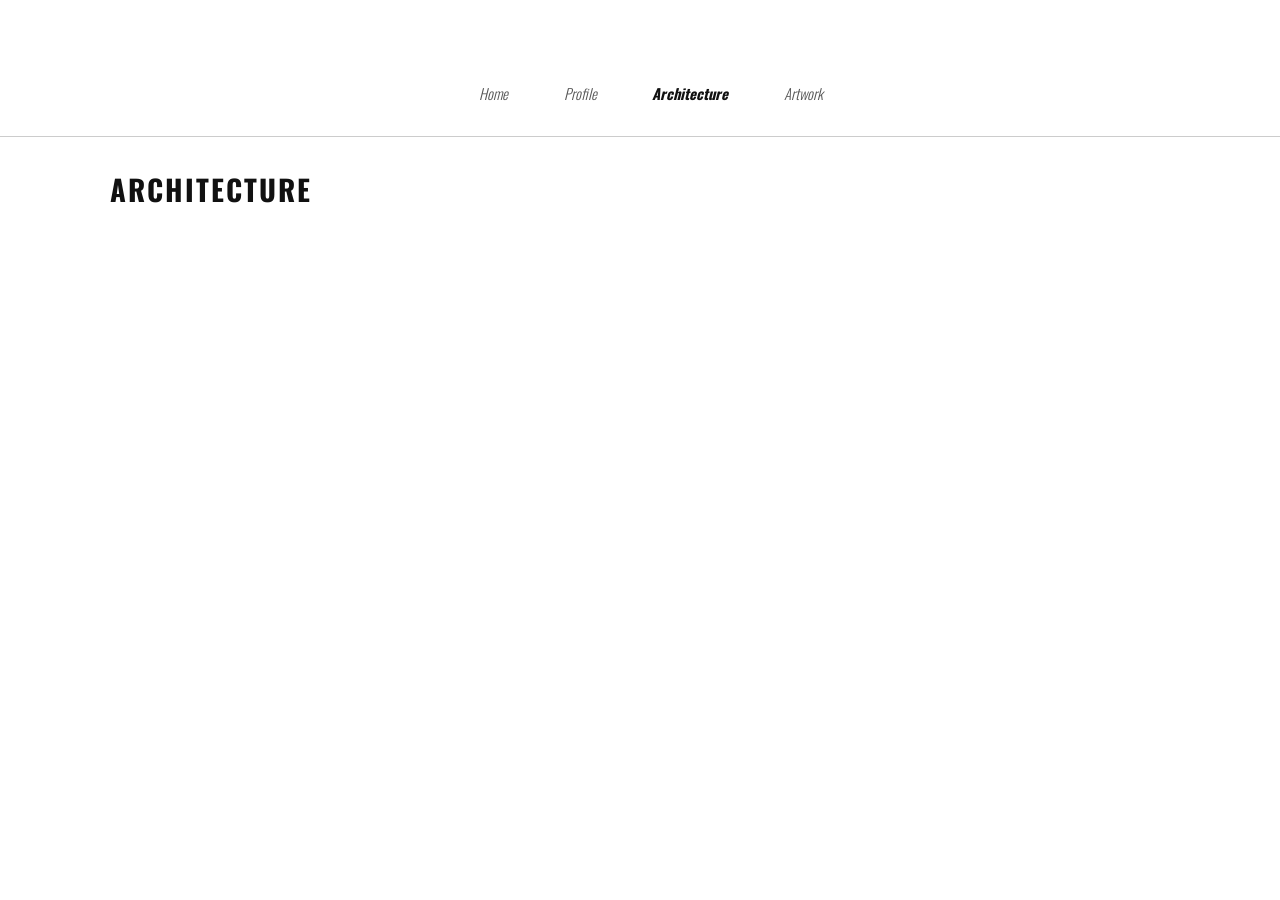
==== commit 136a9027: "Update Architecture.html" ====
--- a/Architecture.html
+++ b/Architecture.html
@@ -194,6 +194,9 @@
 				{ id: 3, title: "songpa New housing", desc: "2023", img: "images/songpa sum.jpg" },
 				{ id: 2, title: "UAM Masterplan", desc: "2023", img: "images/uam sum.jpg" }, // 👈 썸네일 전용 이미지 적용 완료!
 				{ id: 1, title: "thisconnect museum", desc: "2022", img: "images/2-2 perspective.jpg" }
+				{ id: 4, title: "[0,0,1]", desc: "2024", img: "images/under sum.jpg" }
+				{ id: 5, title: "igari joomak", desc: "2024", img: "images/igari sum.jpg" }
+				{ id: 6, title: "oil rig renov", desc: "2025", img: "images/oil sum.jpg" }
 			];
 
 			const container = document.getElementById('gallery-container');
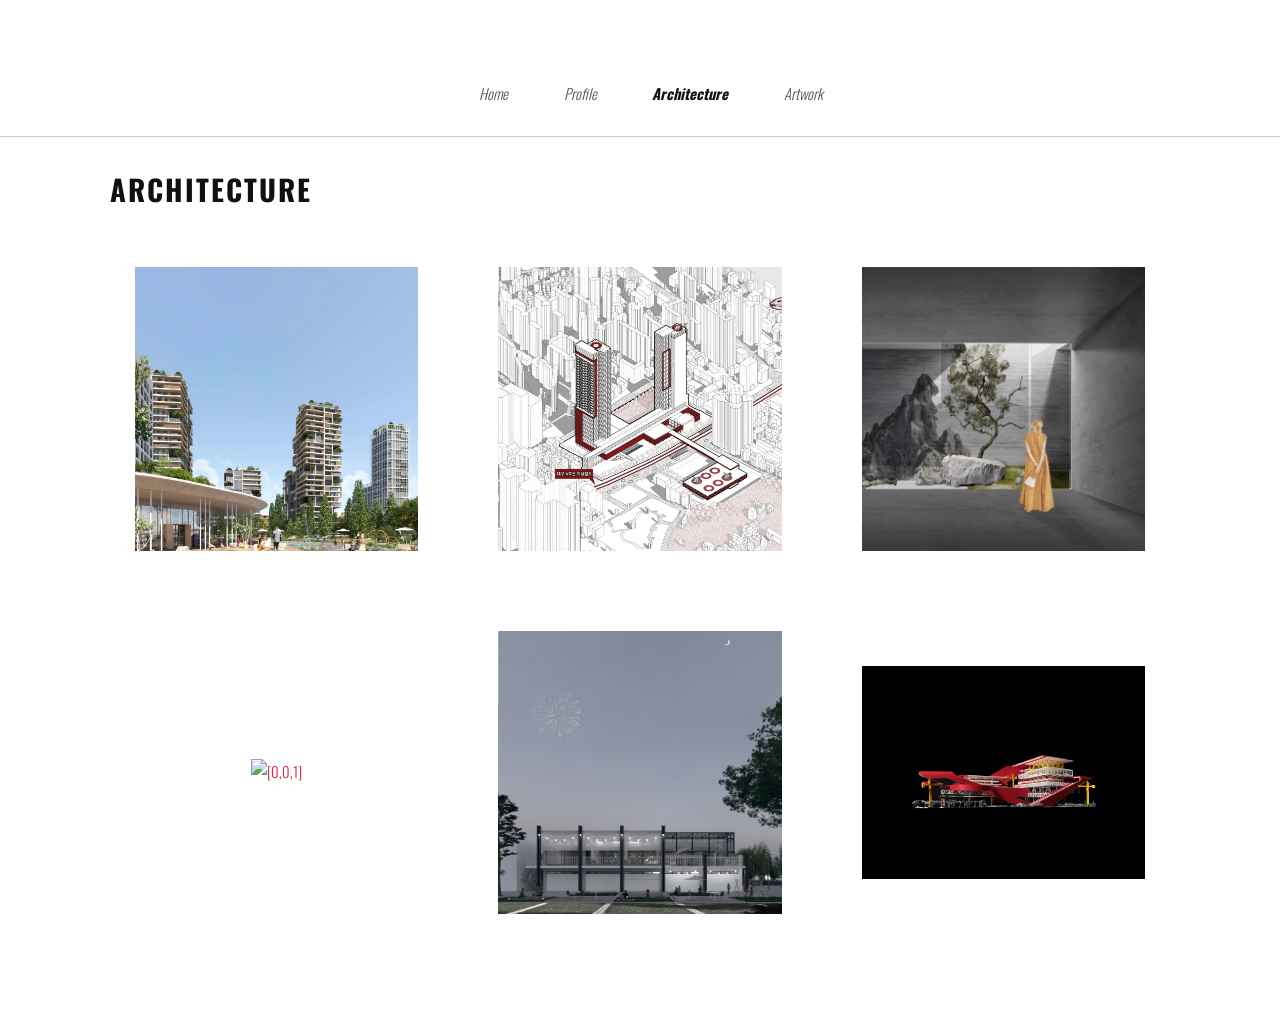
==== commit 33ec8b64: "Update Architecture.html" ====
--- a/Architecture.html
+++ b/Architecture.html
@@ -193,9 +193,9 @@
 			const projects = [
 				{ id: 3, title: "songpa New housing", desc: "2023", img: "images/songpa sum.jpg" },
 				{ id: 2, title: "UAM Masterplan", desc: "2023", img: "images/uam sum.jpg" }, // 👈 썸네일 전용 이미지 적용 완료!
-				{ id: 1, title: "thisconnect museum", desc: "2022", img: "images/2-2 perspective.jpg" }
-				{ id: 4, title: "[0,0,1]", desc: "2024", img: "images/under sum.jpg" }
-				{ id: 5, title: "igari joomak", desc: "2024", img: "images/igari sum.jpg" }
+				{ id: 1, title: "thisconnect museum", desc: "2022", img: "images/2-2 perspective.jpg" },
+				{ id: 4, title: "[0,0,1]", desc: "2024", img: "images/under sum.jpg" },
+				{ id: 5, title: "igari joomak", desc: "2024", img: "images/igari sum.jpg" },
 				{ id: 6, title: "oil rig renov", desc: "2025", img: "images/oil sum.jpg" }
 			];
 
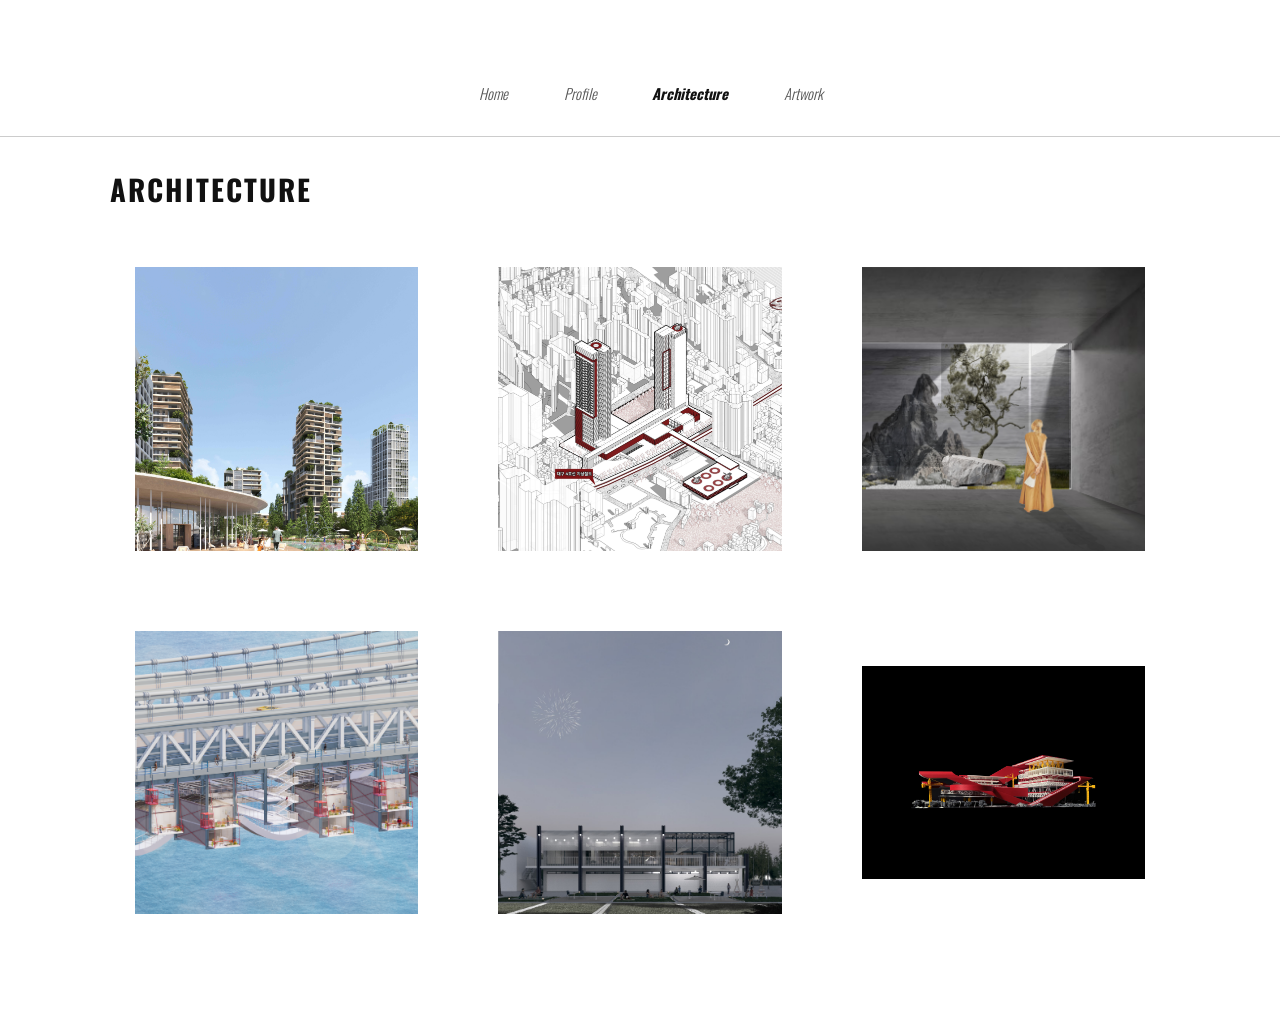
==== commit 1bd66d95: "Update Architecture.html" ====
--- a/Architecture.html
+++ b/Architecture.html
@@ -194,7 +194,7 @@
 				{ id: 3, title: "songpa New housing", desc: "2023", img: "images/songpa sum.jpg" },
 				{ id: 2, title: "UAM Masterplan", desc: "2023", img: "images/uam sum.jpg" }, // 👈 썸네일 전용 이미지 적용 완료!
 				{ id: 1, title: "thisconnect museum", desc: "2022", img: "images/2-2 perspective.jpg" },
-				{ id: 4, title: "[0,0,1]", desc: "2024", img: "images/under sum.jpg" },
+				{ id: 4, title: "[0,0,1]", desc: "2024", img: "images/under sum.png" },
 				{ id: 5, title: "igari joomak", desc: "2024", img: "images/igari sum.jpg" },
 				{ id: 6, title: "oil rig renov", desc: "2025", img: "images/oil sum.jpg" }
 			];
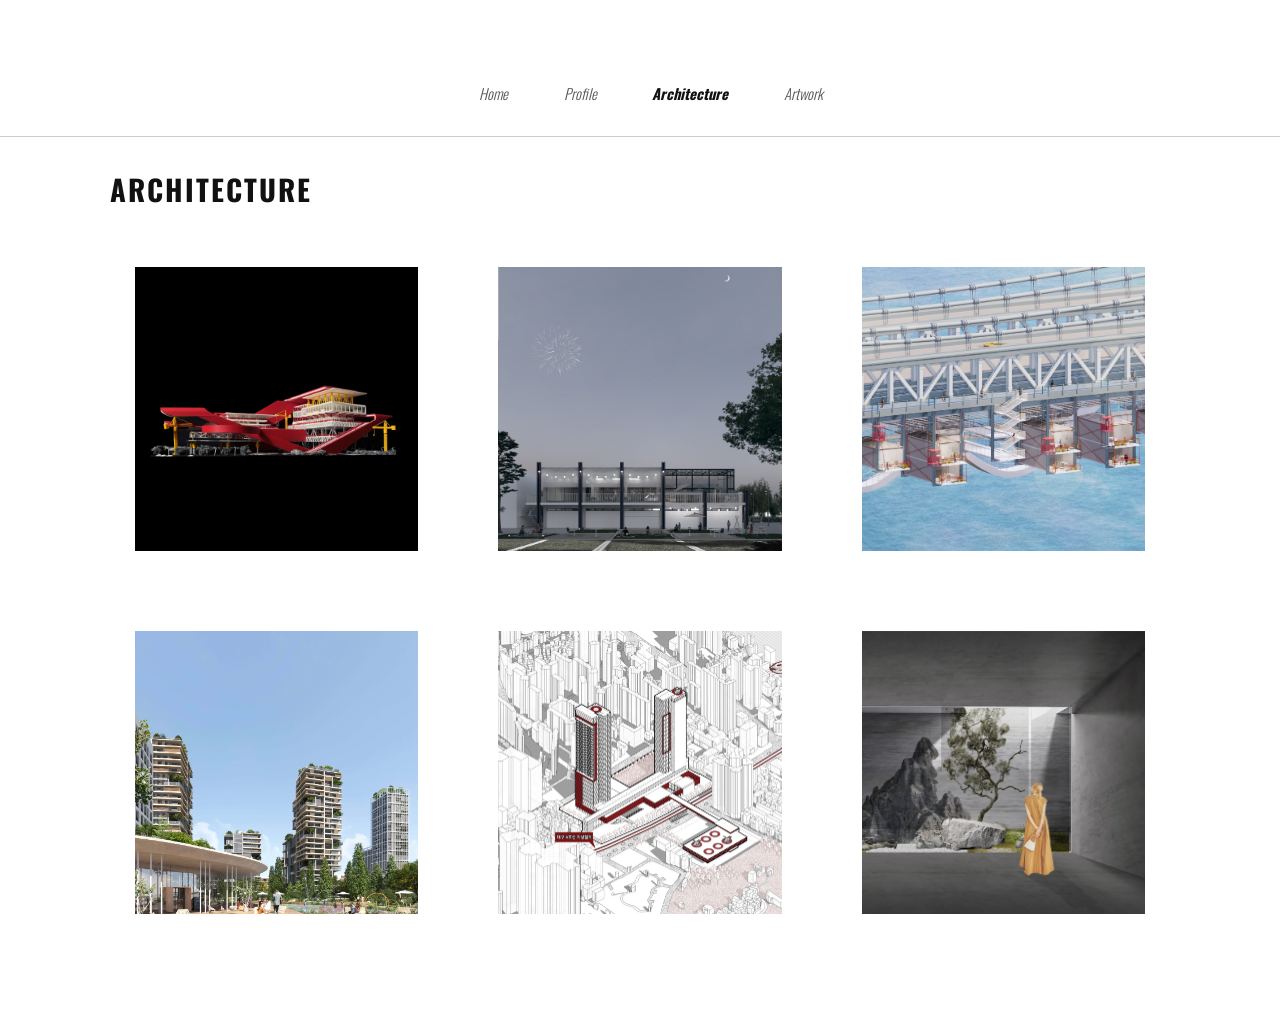
==== commit c4da0728: "Update Architecture.html" ====
--- a/Architecture.html
+++ b/Architecture.html
@@ -198,6 +198,7 @@
 				{ id: 5, title: "igari joomak", desc: "2024", img: "images/igari sum.jpg" },
 				{ id: 6, title: "oil rig renov", desc: "2025", img: "images/oil sum.jpg" }
 			];
+			projects.sort((a, b) => b.id - a.id);
 
 			const container = document.getElementById('gallery-container');
 
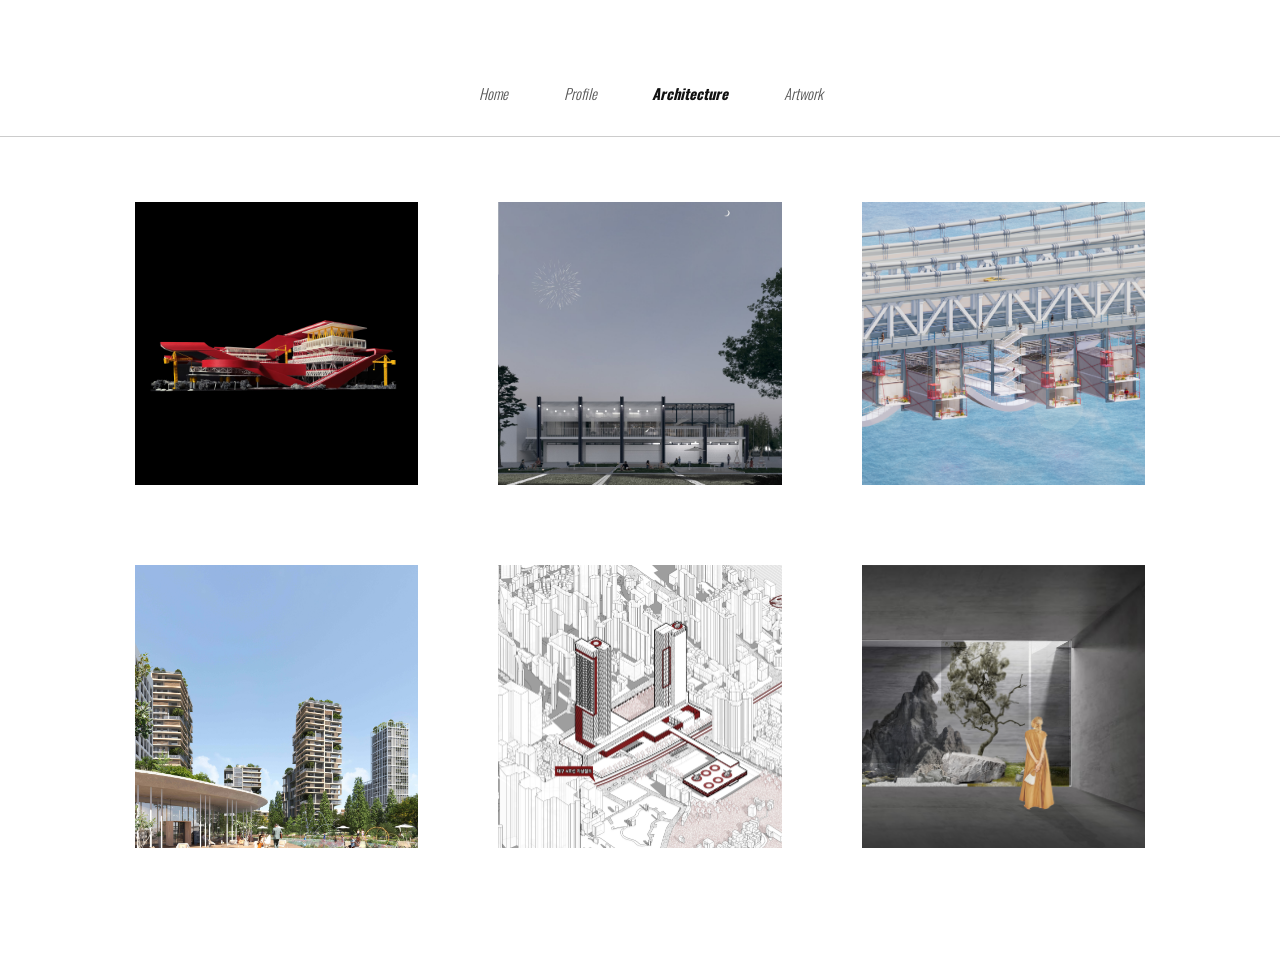
==== commit 3586101a: "Update Architecture.html" ====
--- a/Architecture.html
+++ b/Architecture.html
@@ -180,7 +180,6 @@
 
 			<!-- 건축 아카이브 갤러리 영역 -->
 			<div class="page-container">
-				<h2 class="page-title">Architecture</h2>
 				<div class="gallery-grid" id="gallery-container">
 					<!-- 자바스크립트에 의해 카드가 자동으로 생성됩니다. -->
 				</div>
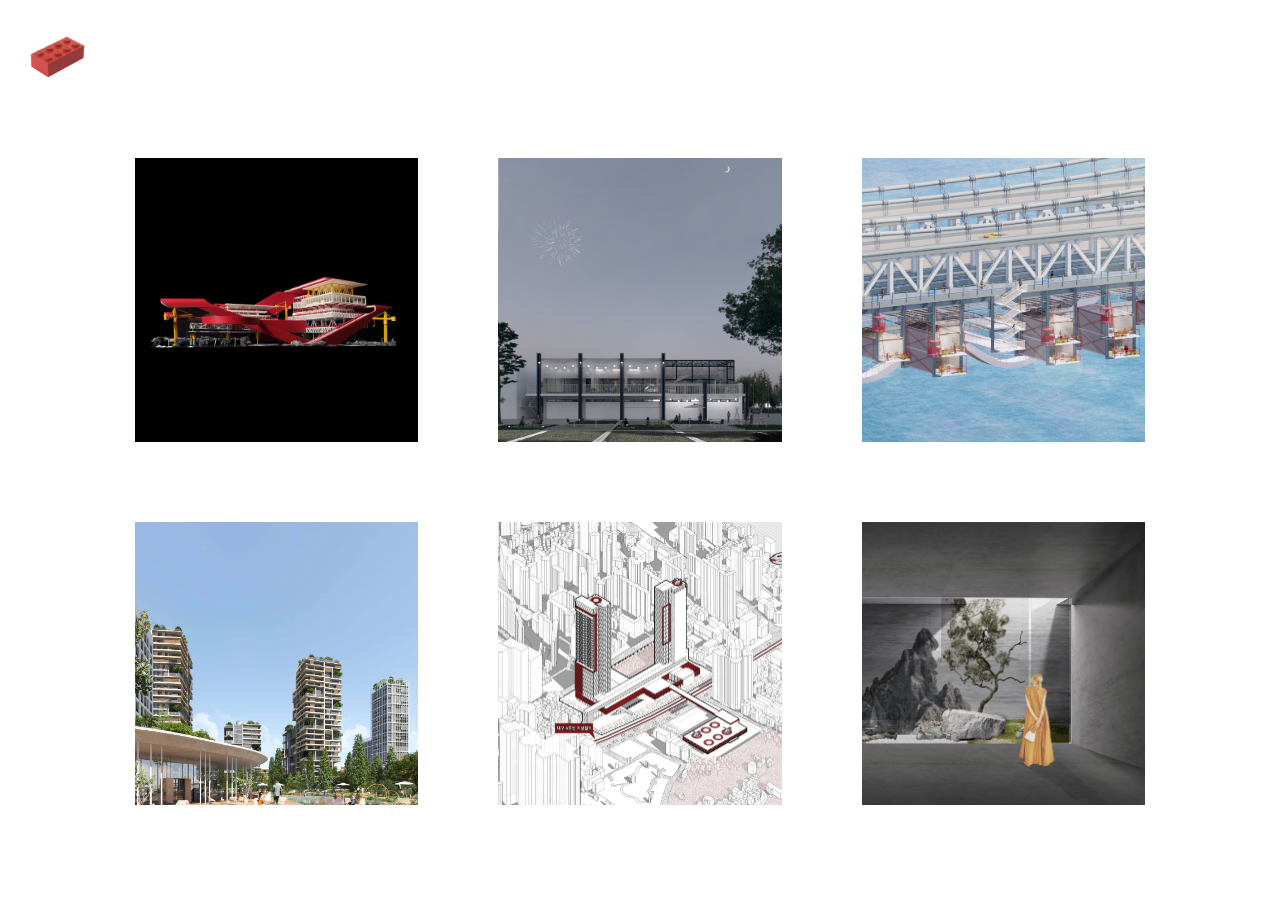
==== commit e1010411: "Update Architecture.html" ====
--- a/Architecture.html
+++ b/Architecture.html
@@ -7,7 +7,7 @@
 		<link rel="stylesheet" href="assets/css/main.css" />
 		<link rel="preconnect" href="https://fonts.googleapis.com">
 		<link rel="preconnect" href="https://fonts.gstatic.com" crossorigin>
-		<link href="https://fonts.googleapis.com/css2?family=Oswald:wght@200..700&display=swap" rel="stylesheet">
+		<link href="https://fonts.googleapis.com/css2?family=Oswald:wght@300;400&display=swap" rel="stylesheet">
 		<link href="https://hangeul.pstatic.net/hangeul_static/css/NanumHuman.css" rel="stylesheet">
 		<style>
 			body { 
@@ -33,7 +33,7 @@
 			#nav > ul > li.current > a, 
 			#nav > ul > li:hover > a {
 				background: transparent !important; 
-				color: #111111 !important;          
+				color: #111111 !important;         
 				box-shadow: none !important;        
 			}
 			
@@ -141,10 +141,106 @@
 				margin: 0;
 			}
 
+			/* 템플릿 기본 사이드바 숨김 */
+			#navPanel, #titleBar {
+				display: none !important;
+			}
+
+			/* 모바일 전용 커스텀 햄버거 버튼 (레고 PNG 아이콘) */
+			.custom-mobile-btn {
+				display: none;
+				position: fixed;
+				top: 15px;
+				left: 15px;
+				width: 44px;
+				height: 44px;
+				background-image: url('images/red.png');
+				background-size: contain;
+				background-repeat: no-repeat;
+				background-position: center;
+				background-color: transparent;
+				border: none;
+				cursor: pointer;
+				z-index: 10005;
+				text-indent: -9999px;
+			}
+
+			/* 모바일 풀스크린 오버레이 메뉴 기본 상태 (숨김) */
+			.mobile-overlay {
+				display: none; 
+				position: fixed;
+				top: 0;
+				left: 0;
+				width: 100vw;
+				height: 100vh;
+				background-color: rgba(255, 255, 255, 0.85);
+				backdrop-filter: blur(10px);
+				-webkit-backdrop-filter: blur(10px);
+				z-index: 99999;
+				justify-content: center;
+				align-items: center;
+			}
+
+			/* 자바스크립트로 제어할 클래스 */
+			.mobile-overlay.is-visible {
+				display: flex !important;
+			}
+
+			.mobile-menu-list {
+				list-style: none;
+				padding: 0;
+				margin: 0;
+				text-align: center;
+			}
+
+			.mobile-menu-list li {
+				margin: 22px 0;
+			}
+
+			.mobile-menu-list li a {
+				font-family: 'Oswald', sans-serif;
+				font-size: 1.05rem;
+				font-weight: 300;
+				letter-spacing: 2.5px;
+				color: #222222;
+				text-transform: uppercase;
+				text-decoration: none;
+				background: transparent;
+				box-shadow: none;
+				transition: opacity 0.2s ease;
+			}
+
+			.mobile-menu-list li a:hover {
+				opacity: 0.4;
+				background: transparent;
+			}
+
+			.mobile-close-btn {
+				position: absolute;
+				top: 20px;
+				right: 25px;
+				font-size: 32px;
+				font-weight: 300;
+				background: none;
+				border: none;
+				cursor: pointer;
+				color: #333;
+				z-index: 100000;
+				padding: 0;
+				line-height: 1;
+			}
+
 			/* 📱 모바일 화면 대응 */
 			@media screen and (max-width: 736px) {
+				#header {
+					display: none !important;
+				}
+				.custom-mobile-btn {
+					display: block !important;
+				}
 				.page-container {
 					padding: 20px 15px 50px 15px;
+					margin-top: 30px;
 				}
 				.page-title {
 					font-size: 1.3rem;
@@ -164,6 +260,9 @@
 		</style>
 	</head>
 	<body class="is-preload">
+		<!-- 모바일 전용 커스텀 햄버거 버튼 -->
+		<button id="customMenuBtn" class="custom-mobile-btn" type="button">Menu</button>
+
 		<div id="page-wrapper">
 			
 			<!-- Header -->
@@ -187,13 +286,24 @@
 
 		</div>
 
+		<!-- 모바일 풀스크린 오버레이 메뉴 구조 -->
+		<div id="mobileMenuOverlay" class="mobile-overlay">
+			<button id="mobileCloseBtn" class="mobile-close-btn" type="button">&times;</button>
+			<ul class="mobile-menu-list">
+				<li><a href="index.html">Home</a></li>
+				<li><a href="profile.html">Profile</a></li>
+				<li><a href="Architecture.html">Architecture</a></li>
+				<li><a href="Artwork.html">Artwork</a></li>
+			</ul>
+		</div>
+
 		<!-- 🪄 자바스크립트 자동 생성 및 정렬 시스템 -->
 		<script>
 			const projects = [
 				{ id: 3, title: "songpa New housing", desc: "2023", img: "images/songpa sum.jpg" },
-				{ id: 2, title: "UAM Masterplan", desc: "2023", img: "images/uam sum.jpg" }, // 👈 썸네일 전용 이미지 적용 완료!
+				{ id: 2, title: "UAM Masterplan", desc: "2023", img: "images/uam sum.jpg" },
 				{ id: 1, title: "thisconnect museum", desc: "2022", img: "images/2-2 perspective.jpg" },
-				{ id: 4, title: "[0,0,1]", desc: "2024", img: "images/under sum.png" },
+				{ id: 4, title: "[0,0,-1]", desc: "2024", img: "images/under sum.png" },
 				{ id: 5, title: "igari joomak", desc: "2024", img: "images/igari sum.jpg" },
 				{ id: 6, title: "oil rig renov", desc: "2025", img: "images/oil sum.jpg" }
 			];
@@ -227,5 +337,39 @@
 		<script src="assets/js/breakpoints.min.js"></script>
 		<script src="assets/js/util.js"></script>
 		<script src="assets/js/main.js"></script>
-	</body>
-</html>
+
+		<!-- 순수 자바스크립트 토글 및 배경 여백 클릭 닫기 제어 스크립트 -->
+		<script>
+			document.addEventListener("DOMContentLoaded", function() {
+				const btn = document.getElementById('customMenuBtn');
+				const overlay = document.getElementById('mobileMenuOverlay');
+				const closeBtn = document.getElementById('mobileCloseBtn');
+				const links = document.querySelectorAll('.mobile-menu-list a');
+
+				// 1. 레고 버튼 누를 때 토글
+				if (btn && overlay) {
+					btn.addEventListener('click', function(e) {
+						e.preventDefault();
+						e.stopPropagation();
+						overlay.classList.toggle('is-visible');
+					});
+				}
+
+				// 2. 우측 상단 X 닫기 버튼 누를 때
+				if (closeBtn && overlay) {
+					closeBtn.addEventListener('click', function(e) {
+						e.preventDefault();
+						overlay.classList.remove('is-visible');
+					});
+				}
+
+				// 3. 메뉴 글자를 누를 때 이동하며 닫기
+				links.forEach(function(link) {
+					link.addEventListener('click', function() {
+						overlay.classList.remove('is-visible');
+					});
+				});
+
+				// 4. 오버레이 빈 여백(배경)을 터치했을 때 닫히는 기능
+				if (overlay) {
+					overlay.addEventListener('click', function
--- a/assets/css/main.css
+++ b/assets/css/main.css
@@ -356,2560 +356,82 @@
 			margin-left: 100%;
 		}
 
-		.row.gtr-0 {
-			margin-top: 0px;
-			margin-left: 0px;
-		}
-
-			.row.gtr-0 > * {
-				padding: 0px 0 0 0px;
-			}
-
-			.row.gtr-0.gtr-uniform {
-				margin-top: 0px;
-			}
-
-				.row.gtr-0.gtr-uniform > * {
-					padding-top: 0px;
-				}
-
-		.row.gtr-25 {
-			margin-top: -12.5px;
-			margin-left: -12.5px;
-		}
-
-			.row.gtr-25 > * {
-				padding: 12.5px 0 0 12.5px;
-			}
-
-			.row.gtr-25.gtr-uniform {
-				margin-top: -12.5px;
-			}
-
-				.row.gtr-25.gtr-uniform > * {
-					padding-top: 12.5px;
-				}
-
-		.row.gtr-50 {
-			margin-top: -25px;
-			margin-left: -25px;
-		}
-
-			.row.gtr-50 > * {
-				padding: 25px 0 0 25px;
-			}
-
-			.row.gtr-50.gtr-uniform {
-				margin-top: -25px;
-			}
-
-				.row.gtr-50.gtr-uniform > * {
-					padding-top: 25px;
-				}
-
-		.row {
-			margin-top: -50px;
-			margin-left: -50px;
-		}
-
-			.row > * {
-				padding: 50px 0 0 50px;
-			}
-
-			.row.gtr-uniform {
-				margin-top: -50px;
-			}
-
-				.row.gtr-uniform > * {
-					padding-top: 50px;
-				}
-
-		.row.gtr-150 {
-			margin-top: -75px;
-			margin-left: -75px;
-		}
-
-			.row.gtr-150 > * {
-				padding: 75px 0 0 75px;
-			}
-
-			.row.gtr-150.gtr-uniform {
-				margin-top: -75px;
-			}
-
-				.row.gtr-150.gtr-uniform > * {
-					padding-top: 75px;
-				}
-
-		.row.gtr-200 {
-			margin-top: -100px;
-			margin-left: -100px;
-		}
-
-			.row.gtr-200 > * {
-				padding: 100px 0 0 100px;
-			}
-
-			.row.gtr-200.gtr-uniform {
-				margin-top: -100px;
-			}
-
-				.row.gtr-200.gtr-uniform > * {
-					padding-top: 100px;
-				}
-
-		@media screen and (max-width: 1680px) {
-
-			.row {
-				display: flex;
-				flex-wrap: wrap;
-				box-sizing: border-box;
-				align-items: stretch;
-			}
-
-				.row > * {
-					box-sizing: border-box;
-				}
-
-				.row.gtr-uniform > * > :last-child {
-					margin-bottom: 0;
-				}
-
-				.row.aln-left {
-					justify-content: flex-start;
-				}
-
-				.row.aln-center {
-					justify-content: center;
-				}
-
-				.row.aln-right {
-					justify-content: flex-end;
-				}
-
-				.row.aln-top {
-					align-items: flex-start;
-				}
-
-				.row.aln-middle {
-					align-items: center;
-				}
-
-				.row.aln-bottom {
-					align-items: flex-end;
-				}
-
-				.row > .imp-xlarge {
-					order: -1;
-				}
-
-				.row > .col-1-xlarge {
-					width: 8.33333%;
-				}
-
-				.row > .off-1-xlarge {
-					margin-left: 8.33333%;
-				}
-
-				.row > .col-2-xlarge {
-					width: 16.66667%;
-				}
-
-				.row > .off-2-xlarge {
-					margin-left: 16.66667%;
-				}
-
-				.row > .col-3-xlarge {
-					width: 25%;
-				}
-
-				.row > .off-3-xlarge {
-					margin-left: 25%;
-				}
-
-				.row > .col-4-xlarge {
-					width: 33.33333%;
-				}
-
-				.row > .off-4-xlarge {
-					margin-left: 33.33333%;
-				}
-
-				.row > .col-5-xlarge {
-					width: 41.66667%;
-				}
-
-				.row > .off-5-xlarge {
-					margin-left: 41.66667%;
-				}
-
-				.row > .col-6-xlarge {
-					width: 50%;
-				}
-
-				.row > .off-6-xlarge {
-					margin-left: 50%;
-				}
-
-				.row > .col-7-xlarge {
-					width: 58.33333%;
-				}
-
-				.row > .off-7-xlarge {
-					margin-left: 58.33333%;
-				}
-
-				.row > .col-8-xlarge {
-					width: 66.66667%;
-				}
-
-				.row > .off-8-xlarge {
-					margin-left: 66.66667%;
-				}
-
-				.row > .col-9-xlarge {
-					width: 75%;
-				}
-
-				.row > .off-9-xlarge {
-					margin-left: 75%;
-				}
-
-				.row > .col-10-xlarge {
-					width: 83.33333%;
-				}
-
-				.row > .off-10-xlarge {
-					margin-left: 83.33333%;
-				}
-
-				.row > .col-11-xlarge {
-					width: 91.66667%;
-				}
-
-				.row > .off-11-xlarge {
-					margin-left: 91.66667%;
-				}
-
-				.row > .col-12-xlarge {
-					width: 100%;
-				}
-
-				.row > .off-12-xlarge {
-					margin-left: 100%;
-				}
-
-				.row.gtr-0 {
-					margin-top: 0px;
-					margin-left: 0px;
-				}
-
-					.row.gtr-0 > * {
-						padding: 0px 0 0 0px;
-					}
-
-					.row.gtr-0.gtr-uniform {
-						margin-top: 0px;
-					}
-
-						.row.gtr-0.gtr-uniform > * {
-							padding-top: 0px;
-						}
-
-				.row.gtr-25 {
-					margin-top: -12.5px;
-					margin-left: -12.5px;
-				}
-
-					.row.gtr-25 > * {
-						padding: 12.5px 0 0 12.5px;
-					}
-
-					.row.gtr-25.gtr-uniform {
-						margin-top: -12.5px;
-					}
-
-						.row.gtr-25.gtr-uniform > * {
-							padding-top: 12.5px;
-						}
-
-				.row.gtr-50 {
-					margin-top: -25px;
-					margin-left: -25px;
-				}
-
-					.row.gtr-50 > * {
-						padding: 25px 0 0 25px;
-					}
-
-					.row.gtr-50.gtr-uniform {
-						margin-top: -25px;
-					}
-
-						.row.gtr-50.gtr-uniform > * {
-							padding-top: 25px;
-						}
-
-				.row {
-					margin-top: -50px;
-					margin-left: -50px;
-				}
-
-					.row > * {
-						padding: 50px 0 0 50px;
-					}
-
-					.row.gtr-uniform {
-						margin-top: -50px;
-					}
-
-						.row.gtr-uniform > * {
-							padding-top: 50px;
-						}
-
-				.row.gtr-150 {
-					margin-top: -75px;
-					margin-left: -75px;
-				}
-
-					.row.gtr-150 > * {
-						padding: 75px 0 0 75px;
-					}
-
-					.row.gtr-150.gtr-uniform {
-						margin-top: -75px;
-					}
-
-						.row.gtr-150.gtr-uniform > * {
-							padding-top: 75px;
-						}
-
-				.row.gtr-200 {
-					margin-top: -100px;
-					margin-left: -100px;
-				}
-
-					.row.gtr-200 > * {
-						padding: 100px 0 0 100px;
-					}
-
-					.row.gtr-200.gtr-uniform {
-						margin-top: -100px;
-					}
-
-						.row.gtr-200.gtr-uniform > * {
-							padding-top: 100px;
-						}
-
-		}
-
-		@media screen and (max-width: 1280px) {
-
-			.row {
-				display: flex;
-				flex-wrap: wrap;
-				box-sizing: border-box;
-				align-items: stretch;
-			}
-
-				.row > * {
-					box-sizing: border-box;
-				}
-
-				.row.gtr-uniform > * > :last-child {
-					margin-bottom: 0;
-				}
-
-				.row.aln-left {
-					justify-content: flex-start;
-				}
-
-				.row.aln-center {
-					justify-content: center;
-				}
-
-				.row.aln-right {
-					justify-content: flex-end;
-				}
-
-				.row.aln-top {
-					align-items: flex-start;
-				}
-
-				.row.aln-middle {
-					align-items: center;
-				}
-
-				.row.aln-bottom {
-					align-items: flex-end;
-				}
-
-				.row > .imp-large {
-					order: -1;
-				}
-
-				.row > .col-1-large {
-					width: 8.33333%;
-				}
-
-				.row > .off-1-large {
-					margin-left: 8.33333%;
-				}
-
-				.row > .col-2-large {
-					width: 16.66667%;
-				}
-
-				.row > .off-2-large {
-					margin-left: 16.66667%;
-				}
-
-				.row > .col-3-large {
-					width: 25%;
-				}
-
-				.row > .off-3-large {
-					margin-left: 25%;
-				}
-
-				.row > .col-4-large {
-					width: 33.33333%;
-				}
-
-				.row > .off-4-large {
-					margin-left: 33.33333%;
-				}
-
-				.row > .col-5-large {
-					width: 41.66667%;
-				}
-
-				.row > .off-5-large {
-					margin-left: 41.66667%;
-				}
-
-				.row > .col-6-large {
-					width: 50%;
-				}
-
-				.row > .off-6-large {
-					margin-left: 50%;
-				}
-
-				.row > .col-7-large {
-					width: 58.33333%;
-				}
-
-				.row > .off-7-large {
-					margin-left: 58.33333%;
-				}
-
-				.row > .col-8-large {
-					width: 66.66667%;
-				}
-
-				.row > .off-8-large {
-					margin-left: 66.66667%;
-				}
-
-				.row > .col-9-large {
-					width: 75%;
-				}
-
-				.row > .off-9-large {
-					margin-left: 75%;
-				}
-
-				.row > .col-10-large {
-					width: 83.33333%;
-				}
-
-				.row > .off-10-large {
-					margin-left: 83.33333%;
-				}
-
-				.row > .col-11-large {
-					width: 91.66667%;
-				}
-
-				.row > .off-11-large {
-					margin-left: 91.66667%;
-				}
-
-				.row > .col-12-large {
-					width: 100%;
-				}
-
-				.row > .off-12-large {
-					margin-left: 100%;
-				}
-
-				.row.gtr-0 {
-					margin-top: 0px;
-					margin-left: 0px;
-				}
-
-					.row.gtr-0 > * {
-						padding: 0px 0 0 0px;
-					}
-
-					.row.gtr-0.gtr-uniform {
-						margin-top: 0px;
-					}
-
-						.row.gtr-0.gtr-uniform > * {
-							padding-top: 0px;
-						}
-
-				.row.gtr-25 {
-					margin-top: -7.5px;
-					margin-left: -7.5px;
-				}
-
-					.row.gtr-25 > * {
-						padding: 7.5px 0 0 7.5px;
-					}
-
-					.row.gtr-25.gtr-uniform {
-						margin-top: -7.5px;
-					}
-
-						.row.gtr-25.gtr-uniform > * {
-							padding-top: 7.5px;
-						}
-
-				.row.gtr-50 {
-					margin-top: -15px;
-					margin-left: -15px;
-				}
-
-					.row.gtr-50 > * {
-						padding: 15px 0 0 15px;
-					}
-
-					.row.gtr-50.gtr-uniform {
-						margin-top: -15px;
-					}
-
-						.row.gtr-50.gtr-uniform > * {
-							padding-top: 15px;
-						}
-
-				.row {
-					margin-top: -30px;
-					margin-left: -30px;
-				}
-
-					.row > * {
-						padding: 30px 0 0 30px;
-					}
-
-					.row.gtr-uniform {
-						margin-top: -30px;
-					}
-
-						.row.gtr-uniform > * {
-							padding-top: 30px;
-						}
-
-				.row.gtr-150 {
-					margin-top: -45px;
-					margin-left: -45px;
-				}
-
-					.row.gtr-150 > * {
-						padding: 45px 0 0 45px;
-					}
-
-					.row.gtr-150.gtr-uniform {
-						margin-top: -45px;
-					}
-
-						.row.gtr-150.gtr-uniform > * {
-							padding-top: 45px;
-						}
-
-				.row.gtr-200 {
-					margin-top: -60px;
-					margin-left: -60px;
-				}
-
-					.row.gtr-200 > * {
-						padding: 60px 0 0 60px;
-					}
-
-					.row.gtr-200.gtr-uniform {
-						margin-top: -60px;
-					}
-
-						.row.gtr-200.gtr-uniform > * {
-							padding-top: 60px;
-						}
-
-		}
-
-		@media screen and (max-width: 980px) {
-
-			.row {
-				display: flex;
-				flex-wrap: wrap;
-				box-sizing: border-box;
-				align-items: stretch;
-			}
-
-				.row > * {
-					box-sizing: border-box;
-				}
-
-				.row.gtr-uniform > * > :last-child {
-					margin-bottom: 0;
-				}
-
-				.row.aln-left {
-					justify-content: flex-start;
-				}
-
-				.row.aln-center {
-					justify-content: center;
-				}
-
-				.row.aln-right {
-					justify-content: flex-end;
-				}
-
-				.row.aln-top {
-					align-items: flex-start;
-				}
-
-				.row.aln-middle {
-					align-items: center;
-				}
-
-				.row.aln-bottom {
-					align-items: flex-end;
-				}
-
-				.row > .imp-medium {
-					order: -1;
-				}
-
-				.row > .col-1-medium {
-					width: 8.33333%;
-				}
-
-				.row > .off-1-medium {
-					margin-left: 8.33333%;
-				}
-
-				.row > .col-2-medium {
-					width: 16.66667%;
-				}
-
-				.row > .off-2-medium {
-					margin-left: 16.66667%;
-				}
-
-				.row > .col-3-medium {
-					width: 25%;
-				}
-
-				.row > .off-3-medium {
-					margin-left: 25%;
-				}
-
-				.row > .col-4-medium {
-					width: 33.33333%;
-				}
-
-				.row > .off-4-medium {
-					margin-left: 33.33333%;
-				}
-
-				.row > .col-5-medium {
-					width: 41.66667%;
-				}
-
-				.row > .off-5-medium {
-					margin-left: 41.66667%;
-				}
-
-				.row > .col-6-medium {
-					width: 50%;
-				}
-
-				.row > .off-6-medium {
-					margin-left: 50%;
-				}
-
-				.row > .col-7-medium {
-					width: 58.33333%;
-				}
-
-				.row > .off-7-medium {
-					margin-left: 58.33333%;
-				}
-
-				.row > .col-8-medium {
-					width: 66.66667%;
-				}
-
-				.row > .off-8-medium {
-					margin-left: 66.66667%;
-				}
-
-				.row > .col-9-medium {
-					width: 75%;
-				}
-
-				.row > .off-9-medium {
-					margin-left: 75%;
-				}
-
-				.row > .col-10-medium {
-					width: 83.33333%;
-				}
-
-				.row > .off-10-medium {
-					margin-left: 83.33333%;
-				}
-
-				.row > .col-11-medium {
-					width: 91.66667%;
-				}
-
-				.row > .off-11-medium {
-					margin-left: 91.66667%;
-				}
-
-				.row > .col-12-medium {
-					width: 100%;
-				}
-
-				.row > .off-12-medium {
-					margin-left: 100%;
-				}
-
-				.row.gtr-0 {
-					margin-top: 0px;
-					margin-left: 0px;
-				}
-
-					.row.gtr-0 > * {
-						padding: 0px 0 0 0px;
-					}
-
-					.row.gtr-0.gtr-uniform {
-						margin-top: 0px;
-					}
-
-						.row.gtr-0.gtr-uniform > * {
-							padding-top: 0px;
-						}
-
-				.row.gtr-25 {
-					margin-top: -10px;
-					margin-left: -10px;
-				}
-
-					.row.gtr-25 > * {
-						padding: 10px 0 0 10px;
-					}
-
-					.row.gtr-25.gtr-uniform {
-						margin-top: -10px;
-					}
-
-						.row.gtr-25.gtr-uniform > * {
-							padding-top: 10px;
-						}
-
-				.row.gtr-50 {
-					margin-top: -20px;
-					margin-left: -20px;
-				}
-
-					.row.gtr-50 > * {
-						padding: 20px 0 0 20px;
-					}
-
-					.row.gtr-50.gtr-uniform {
-						margin-top: -20px;
-					}
-
-						.row.gtr-50.gtr-uniform > * {
-							padding-top: 20px;
-						}
-
-				.row {
-					margin-top: -40px;
-					margin-left: -40px;
-				}
-
-					.row > * {
-						padding: 40px 0 0 40px;
-					}
-
-					.row.gtr-uniform {
-						margin-top: -40px;
-					}
-
-						.row.gtr-uniform > * {
-							padding-top: 40px;
-						}
-
-				.row.gtr-150 {
-					margin-top: -60px;
-					margin-left: -60px;
-				}
-
-					.row.gtr-150 > * {
-						padding: 60px 0 0 60px;
-					}
-
-					.row.gtr-150.gtr-uniform {
-						margin-top: -60px;
-					}
-
-						.row.gtr-150.gtr-uniform > * {
-							padding-top: 60px;
-						}
-
-				.row.gtr-200 {
-					margin-top: -80px;
-					margin-left: -80px;
-				}
-
-					.row.gtr-200 > * {
-						padding: 80px 0 0 80px;
-					}
-
-					.row.gtr-200.gtr-uniform {
-						margin-top: -80px;
-					}
-
-						.row.gtr-200.gtr-uniform > * {
-							padding-top: 80px;
-						}
-
-		}
-
-		@media screen and (max-width: 736px) {
-
-			.row {
-				display: flex;
-				flex-wrap: wrap;
-				box-sizing: border-box;
-				align-items: stretch;
-			}
-
-				.row > * {
-					box-sizing: border-box;
-				}
-
-				.row.gtr-uniform > * > :last-child {
-					margin-bottom: 0;
-				}
-
-				.row.aln-left {
-					justify-content: flex-start;
-				}
-
-				.row.aln-center {
-					justify-content: center;
-				}
-
-				.row.aln-right {
-					justify-content: flex-end;
-				}
-
-				.row.aln-top {
-					align-items: flex-start;
-				}
-
-				.row.aln-middle {
-					align-items: center;
-				}
-
-				.row.aln-bottom {
-					align-items: flex-end;
-				}
-
-				.row > .imp-small {
-					order: -1;
-				}
-
-				.row > .col-1-small {
-					width: 8.33333%;
-				}
-
-				.row > .off-1-small {
-					margin-left: 8.33333%;
-				}
-
-				.row > .col-2-small {
-					width: 16.66667%;
-				}
-
-				.row > .off-2-small {
-					margin-left: 16.66667%;
-				}
-
-				.row > .col-3-small {
-					width: 25%;
-				}
-
-				.row > .off-3-small {
-					margin-left: 25%;
-				}
-
-				.row > .col-4-small {
-					width: 33.33333%;
-				}
-
-				.row > .off-4-small {
-					margin-left: 33.33333%;
-				}
-
-				.row > .col-5-small {
-					width: 41.66667%;
-				}
-
-				.row > .off-5-small {
-					margin-left: 41.66667%;
-				}
-
-				.row > .col-6-small {
-					width: 50%;
-				}
-
-				.row > .off-6-small {
-					margin-left: 50%;
-				}
-
-				.row > .col-7-small {
-					width: 58.33333%;
-				}
-
-				.row > .off-7-small {
-					margin-left: 58.33333%;
-				}
-
-				.row > .col-8-small {
-					width: 66.66667%;
-				}
-
-				.row > .off-8-small {
-					margin-left: 66.66667%;
-				}
-
-				.row > .col-9-small {
-					width: 75%;
-				}
-
-				.row > .off-9-small {
-					margin-left: 75%;
-				}
-
-				.row > .col-10-small {
-					width: 83.33333%;
-				}
-
-				.row > .off-10-small {
-					margin-left: 83.33333%;
-				}
-
-				.row > .col-11-small {
-					width: 91.66667%;
-				}
-
-				.row > .off-11-small {
-					margin-left: 91.66667%;
-				}
-
-				.row > .col-12-small {
-					width: 100%;
-				}
-
-				.row > .off-12-small {
-					margin-left: 100%;
-				}
-
-				.row.gtr-0 {
-					margin-top: 0px;
-					margin-left: 0px;
-				}
-
-					.row.gtr-0 > * {
-						padding: 0px 0 0 0px;
-					}
-
-					.row.gtr-0.gtr-uniform {
-						margin-top: 0px;
-					}
-
-						.row.gtr-0.gtr-uniform > * {
-							padding-top: 0px;
-						}
-
-				.row.gtr-25 {
-					margin-top: -5px;
-					margin-left: -5px;
-				}
-
-					.row.gtr-25 > * {
-						padding: 5px 0 0 5px;
-					}
-
-					.row.gtr-25.gtr-uniform {
-						margin-top: -5px;
-					}
-
-						.row.gtr-25.gtr-uniform > * {
-							padding-top: 5px;
-						}
-
-				.row.gtr-50 {
-					margin-top: -10px;
-					margin-left: -10px;
-				}
-
-					.row.gtr-50 > * {
-						padding: 10px 0 0 10px;
-					}
-
-					.row.gtr-50.gtr-uniform {
-						margin-top: -10px;
-					}
-
-						.row.gtr-50.gtr-uniform > * {
-							padding-top: 10px;
-						}
-
-				.row {
-					margin-top: -20px;
-					margin-left: -20px;
-				}
-
-					.row > * {
-						padding: 20px 0 0 20px;
-					}
-
-					.row.gtr-uniform {
-						margin-top: -20px;
-					}
-
-						.row.gtr-uniform > * {
-							padding-top: 20px;
-						}
-
-				.row.gtr-150 {
-					margin-top: -30px;
-					margin-left: -30px;
-				}
-
-					.row.gtr-150 > * {
-						padding: 30px 0 0 30px;
-					}
-
-					.row.gtr-150.gtr-uniform {
-						margin-top: -30px;
-					}
-
-						.row.gtr-150.gtr-uniform > * {
-							padding-top: 30px;
-						}
-
-				.row.gtr-200 {
-					margin-top: -40px;
-					margin-left: -40px;
-				}
-
-					.row.gtr-200 > * {
-						padding: 40px 0 0 40px;
-					}
-
-					.row.gtr-200.gtr-uniform {
-						margin-top: -40px;
-					}
-
-						.row.gtr-200.gtr-uniform > * {
-							padding-top: 40px;
-						}
-
-		}
-
-/* Form */
-
-	form label {
-		display: block;
+/* Fullscreen Overlay Menu & Lego Button Fix */
+	#nav {
+		display: none;
+	}
+
+	/* 레고 버튼을 좌측 상단 모서리에 딱 고정하고 크기 강제 제한 */
+	.lego-menu-btn {
+		position: fixed !important;
+		top: 30px !important;
+		left: 30px !important;
+		z-index: 10001 !important;
+		cursor: pointer !important;
+		width: 55px !important;
+		height: 55px !important;
+		max-width: 55px !important;
+		max-height: 55px !important;
+	}
+
+	/* 이미지 크기가 박스 밖으로 튀어나가지 않도록 강제 제어 */
+	.lego-menu-btn img {
+		display: block !important;
+		width: 100% !important;
+		height: 100% !important;
+		object-fit: contain !important;
+	}
+
+	@media screen and (max-width: 736px) {
+		.lego-menu-btn {
+			width: 40px !important;
+			height: 40px !important;
+			top: 20px !important;
+			left: 20px !important;
+		}
+	}
+
+	/* 반투명 흰색 전체 화면 오버레이 메뉴 */
+	.fullscreen-menu-overlay {
+		position: fixed;
+		top: 0;
+		left: 0;
+		width: 100vw;
+		height: 100vh;
+		background-color: rgba(255, 255, 255, 0.92);
+		display: flex;
+		justify-content: center;
+		align-items: center;
+		z-index: 10000;
+		opacity: 0;
+		visibility: hidden;
+		transition: opacity 0.3s ease, visibility 0.3s ease;
+	}
+
+	.fullscreen-menu-overlay.active {
+		opacity: 1;
+		visibility: visible;
+	}
+
+	.fullscreen-menu-overlay ul {
+		list-style: none;
+		text-align: center;
+		padding: 0;
+		margin: 0;
+	}
+
+	.fullscreen-menu-overlay ul li {
+		margin: 1.8em 0;
+	}
+
+	.fullscreen-menu-overlay ul li a {
+		font-size: 2.2em;
+		font-weight: 700;
 		color: #252122;
-		font-weight: 400;
-		margin: 0 0 0.5em 0;
-	}
-
-	form input[type=text],
-	form input[type=email],
-	form input[type=password],
-	form select,
-	form textarea {
-		-webkit-appearance: none;
-		display: block;
-		border: 0;
-		padding: 0.75em 1em;
-		font-size: 1em;
-		border-radius: 5px;
-		border: solid 1px #dddddd;
-		background: #fff;
-		width: 100%;
-	}
-
-		form input[type=text]:focus,
-		form input[type=email]:focus,
-		form input[type=password]:focus,
-		form select:focus,
-		form textarea:focus {
-			box-shadow: inset 0px 0px 1px 1px #43bff0;
-		}
-
-	form textarea {
-		height: 15em;
-	}
-
-	form ::-webkit-input-placeholder {
-		color: #555 !important;
-	}
-
-	form :-moz-placeholder {
-		color: #555 !important;
-	}
-
-	form ::-moz-placeholder {
-		color: #555 !important;
-	}
-
-	form :-ms-input-placeholder {
-		color: #555 !important;
-	}
-
-	form ::-moz-focus-inner {
-		border: 0;
-	}
-
-/* Tables */
-
-	table {
-		width: 100%;
-	}
-
-		table tr {
-			border-top: solid 1px #dddddd;
-		}
-
-			table tr:first-child {
-				border-top: 0;
-			}
-
-		table td {
-			padding: 0.5em 1em 0.5em 1em;
-		}
-
-		table th {
-			text-align: left;
-			padding: 0.5em 1em 0.5em 1em;
-			font-weight: 700;
-			margin: 0 0 1em 0;
-		}
-
-		table thead {
-			border-bottom: solid 2px #dddddd;
-		}
-
-/* Section/Article */
-
-	section, article {
-		margin-bottom: 2.5em;
-	}
-
-		section > :last-child, section:last-child, article > :last-child, article:last-child {
-			margin-bottom: 0;
-		}
-
-	header {
-		margin: 0 0 1.5em 0;
-	}
-
-		header > p {
-			display: block;
-			font-style: italic;
-			margin: 0.5em 0 0 0;
-			padding-bottom: 0.5em;
-		}
-
-		header.major {
-			position: relative;
-			text-align: center;
-			border-top: solid 1px #ccc;
-			top: 1em;
-			margin: 0 0 3em 0;
-		}
-
-			header.major h2 {
-				background: #fff;
-				position: relative;
-				top: -0.65em;
-				display: inline;
-				margin: 0;
-				padding: 0 1em 0 1em;
-			}
-
-	footer {
-		margin: 2.25em 0 0 0;
-	}
-
-/* Box */
-
-	.box {
-		background: #ffffff;
-		border-bottom: solid 1px #ccc;
-		padding: 2.75em 1.75em 2.75em 1.75em;
-	}
-
-		.box .image.featured {
-			position: relative;
-			width: auto;
-			left: 1.75em;
-			top: 1.75em;
-			margin: -4.5em 0 4.25em -3.5em;
-		}
-
-		.box.post header {
-			padding-top: 1em;
-			margin: 0 0 2em 0;
-		}
-
-		.box.post h2 {
-			font-size: 2.5em;
-			letter-spacing: -0.015em;
-		}
-
-		.box.post header > p {
-			margin-top: 1.25em;
-			font-size: 1.25em;
-		}
-
-		.box footer ul.actions {
-			margin-bottom: 0;
-		}
-
-/* Button */
-
-	input[type="button"],
-	input[type="submit"],
-	input[type="reset"],
-	button,
-	.button {
-		-webkit-appearance: none;
-		display: inline-block;
 		text-decoration: none;
-		cursor: pointer;
-		border: 0;
-		border-radius: 5px;
-		background: #d52349;
-		color: #fff !important;
-		font-weight: 700;
-		outline: 0;
-		font-size: 1.1em;
-		padding: 0.65em 1.5em 0.65em 1.5em;
-		text-align: center;
-		-moz-transition: background-color .25s ease-in-out;
-		-webkit-transition: background-color .25s ease-in-out;
-		-ms-transition: background-color .25s ease-in-out;
-		transition: background-color .25s ease-in-out;
-	}
-
-		input[type="button"]:hover,
-		input[type="submit"]:hover,
-		input[type="reset"]:hover,
-		button:hover,
-		.button:hover {
-			background: #e53359;
-		}
-
-		input[type="button"]:active,
-		input[type="submit"]:active,
-		input[type="reset"]:active,
-		button:active,
-		.button:active {
-			background: #c51349;
-		}
-
-		input[type="button"].alt,
-		input[type="submit"].alt,
-		input[type="reset"].alt,
-		button.alt,
-		.button.alt {
-			background: #252122;
-		}
-
-			input[type="button"].alt:hover,
-			input[type="submit"].alt:hover,
-			input[type="reset"].alt:hover,
-			button.alt:hover,
-			.button.alt:hover {
-				background: #353132;
-			}
-
-			input[type="button"].alt:active,
-			input[type="submit"].alt:active,
-			input[type="reset"].alt:active,
-			button.alt:active,
-			.button.alt:active {
-				background: #151112;
-			}
-
-		input[type="button"].icon:before,
-		input[type="submit"].icon:before,
-		input[type="reset"].icon:before,
-		button.icon:before,
-		.button.icon:before {
-			opacity: 0.35;
-			position: relative;
-			top: 0.05em;
-			margin-right: 0.75em;
-		}
-
-		input[type="button"].large,
-		input[type="submit"].large,
-		input[type="reset"].large,
-		button.large,
-		.button.large {
-			font-size: 1.5em;
-			padding: 0.75em 1.5em 0.75em 1.5em;
-		}
-
-/* Image */
-
-	.image {
-		display: inline-block;
-		outline: 0;
-	}
-
-		.image img {
-			display: block;
-			width: 100%;
-		}
-
-		.image.centered {
-			display: block;
-			margin: 0 0 2em 0;
-		}
-
-			.image.centered img {
-				margin: 0 auto;
-				width: auto;
-			}
-
-		.image.featured {
-			display: block;
-			width: 100%;
-			margin: 0 0 2em 0;
-		}
-
-		.image.left {
-			float: left;
-			margin: 0 2em 2em 0;
-		}
-
-/* List */
-
-	ul {
-		list-style: disc;
-		padding-left: 1em;
-	}
-
-		ul li {
-			padding-left: 0.5em;
-		}
-
-	ol {
-		list-style: decimal;
-		padding-left: 1.25em;
-	}
-
-		ol li {
-			padding-left: 0.25em;
-		}
-
-/* Actions */
-
-	ul.actions {
-		list-style: none;
-		padding-left: 0;
-	}
-
-		ul.actions li {
-			display: inline-block;
-			margin-left: 1em;
-			padding-left: 0;
-		}
-
-			ul.actions li:first-child {
-				margin-left: 0;
-			}
-
-/* Links */
-
-	ul.links {
-		list-style: none;
-		padding-left: 0;
-	}
-
-		ul.links li {
-			display: inline-block;
-			border-left: solid 1px rgba(255, 255, 255, 0.05);
-			padding: 0 0 0 1em;
-			margin: 0 0 0 1em;
-		}
-
-			ul.links li:first-child {
-				border-left: 0;
-				padding-left: 0;
-				margin-left: 0;
-			}
-
-/* Contact */
-
-	ul.contact {
-		list-style: none;
-		padding-left: 0;
-	}
-
-		ul.contact li {
-			position: relative;
-			border-top: solid 1px #ddd;
-			padding: 1.3em 0 1.3em 7em;
-		}
-
-			ul.contact li h3 {
-				position: absolute;
-				left: 0;
-				top: 1.3em;
-				font-size: 1.1em;
-			}
-
-			ul.contact li p {
-				margin: 0;
-			}
-
-			ul.contact li:first-child {
-				padding-top: 0;
-				border-top: 0;
-			}
-
-				ul.contact li:first-child h3 {
-					top: 0;
-				}
-
-/* Dates */
-
-	ul.dates {
-		list-style: none;
-		padding-left: 0;
-	}
-
-		ul.dates li {
-			position: relative;
-			border-top: solid 1px #ddd;
-			padding: 1.3em 0 1.3em 6.75em;
-		}
-
-		ul.dates .date {
-			display: block;
-			position: absolute;
-			left: 0;
-			top: 1.3em;
-			background-color: #d52349;
-			height: 3.5em;
-			text-align: center;
-			color: #fff;
-			line-height: 1em;
-			border-top-left-radius: 5px;
-			border-bottom-left-radius: 5px;
-			padding: 0.5em 0.75em 0 1em;
-		}
-
-			ul.dates .date:after {
-				content: '';
-				position: absolute;
-				bottom: 0;
-				right: -1.2em;
-				border-left: solid 1.25em #d52349;
-				border-top: solid 1.8em transparent;
-				border-bottom: solid 1.8em transparent;
-			}
-
-			ul.dates .date strong {
-				display: block;
-				font-size: 1.75em;
-				padding-top: 0.15em;
-			}
-
-		ul.dates h3 {
-			font-size: 1.1em;
-		}
-
-		ul.dates p {
-			margin: 0;
-		}
-
-		ul.dates li:first-child {
-			border-top: 0;
-			padding-top: 0;
-		}
-
-			ul.dates li:first-child .date {
-				top: 0;
-			}
-
-/* Divided */
-
-	ul.divided {
-		list-style: none;
-		padding-left: 0;
-	}
-
-		ul.divided li {
-			border-top: solid 1px #ddd;
-			padding: 1em 0 1em 0;
-		}
-
-			ul.divided li:first-child {
-				border-top: 0;
-				padding-top: 0;
-			}
-
-/* Social */
-
-	ul.social {
-		list-style: none;
-		padding-left: 0;
-		overflow: hidden;
-		cursor: default;
-		margin: 0 0 3.25em 0;
-	}
-
-		ul.social li {
-			display: inline-block;
-			padding-left: 0;
-			margin-left: 0.75em;
-		}
-
-			ul.social li:first-child {
-				margin-left: 0;
-			}
-
-			ul.social li a {
-				display: inline-block;
-				width: 3em;
-				height: 3em;
-				text-align: center;
-				border-radius: 5px;
-				background: #888;
-				-moz-transition: background-color .25s ease-in-out;
-				-webkit-transition: background-color .25s ease-in-out;
-				-ms-transition: background-color .25s ease-in-out;
-				transition: background-color .25s ease-in-out;
-			}
-
-				ul.social li a:before {
-					color: #fff;
-					font-size: 2em;
-					line-height: 1.5em;
-				}
-
-				ul.social li a.fa-facebook {
-					background: #3c5a98;
-				}
-
-					ul.social li a.fa-facebook:hover {
-						background: #4c6aa8;
-					}
-
-				ul.social li a.fa-twitter {
-					background: #2daae4;
-				}
-
-					ul.social li a.fa-twitter:hover {
-						background: #3dbaf4;
-					}
-
-				ul.social li a.fa-dribbble {
-					background: #c4376b;
-				}
-
-					ul.social li a.fa-dribbble:hover {
-						background: #d4477b;
-					}
-
-				ul.social li a.fa-linkedin {
-					background: #006599;
-				}
-
-					ul.social li a.fa-linkedin:hover {
-						background: #1075a9;
-					}
-
-				ul.social li a.fa-tumblr {
-					background: #2b4661;
-				}
-
-					ul.social li a.fa-tumblr:hover {
-						background: #3b5671;
-					}
-
-				ul.social li a.fa-google-plus {
-					background: #da2713;
-				}
-
-					ul.social li a.fa-google-plus:hover {
-						background: #ea3723;
-					}
-
-/* Icons */
-
-	.icon {
-		text-decoration: none;
-		position: relative;
-		text-decoration: none;
-	}
-
-		.icon:before {
-			-moz-osx-font-smoothing: grayscale;
-			-webkit-font-smoothing: antialiased;
-			display: inline-block;
-			font-style: normal;
-			font-variant: normal;
-			text-rendering: auto;
-			line-height: 1;
-			text-transform: none !important;
-			font-family: 'Font Awesome 5 Free';
-			font-weight: 400;
-		}
-
-		.icon.solid:before {
-			font-weight: 900;
-		}
-
-		.icon.brands:before {
-			font-family: 'Font Awesome 5 Brands';
-		}
-
-		.icon:before {
-			line-height: inherit;
-		}
-
-		.icon > .label {
-			display: none;
-		}
-
-		.icon.featured {
-			position: relative;
-			display: inline-block;
-			background-color: #d52349;
-			width: 9em;
-			padding: 1.75em 0 0.75em 0;
-			border-top-left-radius: 5px;
-			border-top-right-radius: 5px;
-			margin: 0 0 4.5em 0;
-			cursor: default;
-		}
-
-			.icon.featured:before {
-				font-size: 4.5em;
-				line-height: 1em;
-				color: #fff;
-			}
-
-			.icon.featured:after {
-				content: '';
-				position: absolute;
-				bottom: -1.95em;
-				left: 0;
-				border-top: solid 2em #d52349;
-				border-left: solid 4.5em transparent;
-				border-right: solid 4.5em transparent;
-			}
-
-			.icon.featured.alt {
-				background-color: #252122;
-			}
-
-				.icon.featured.alt:after {
-					border-top-color: #252122;
-				}
-
-			.icon.featured.alt2 {
-				background-color: #827a7c;
-			}
-
-				.icon.featured.alt2:after {
-					border-top-color: #827a7c;
-				}
-
-/* Page Wrapper */
-
-	#page-wrapper > section {
-		margin-bottom: 0;
-	}
-
-/* Header */
-
-	#header {
-		position: relative;
-		background: #ffffff;
-		border-bottom: solid 1px #ccc;
-		padding: 5em 0 4em 0;
-		text-align: center;
-	}
-
-		#header h1 {
-			color: #252122;
-			font-weight: 900;
-			font-size: 2.5em;
-			letter-spacing: -0.035em;
-			line-height: 1;
-		}
-
-/* Nav */
-
-	#nav {
-		margin: 2.5em 0 0 0;
-	}
-
-		#nav > ul {
-			margin: 0;
-		}
-
-			#nav > ul > li {
-				display: inline-block;
-				font-style: italic;
-				margin: 0 0.35em 0 0.35em;
-			}
-
-				#nav > ul > li > ul {
-					display: none;
-				}
-
-				#nav > ul > li > a {
-					border-radius: 5px;
-					color: #5d5d5d;
-					text-decoration: none;
-					padding: 0.6em 1.2em 0.6em 1.2em;
-					-moz-transition: background-color .25s ease-in-out;
-					-webkit-transition: background-color .25s ease-in-out;
-					-ms-transition: background-color .25s ease-in-out;
-					transition: background-color .25s ease-in-out;
-					outline: 0;
-				}
-
-				#nav > ul > li:hover > a, #nav > ul > li.active > a {
-					background: #f3f3f3;
-				}
-
-				#nav > ul > li.current > a {
-					background: #d52349;
-					color: #fff !important;
-					font-weight: 700;
-				}
-
-	.dropotron {
-		border-radius: 5px;
-		background-color: #252122;
-		background-color: rgba(34, 30, 31, 0.98);
-		padding: 1.25em 1.5em 1.25em 1.5em;
-		font-style: italic;
-		min-width: 13em;
-		box-shadow: 0px 8px 15px 0px rgba(0, 0, 0, 0.5);
-		text-align: left;
-		margin-top: -1.25em;
-		margin-left: -1px;
-		list-style: none;
-	}
-
-		.dropotron a, .dropotron span {
-			color: #aaa;
-			text-decoration: none;
-			-moz-transition: color .25s ease-in-out;
-			-webkit-transition: color .25s ease-in-out;
-			-ms-transition: color .25s ease-in-out;
-			transition: color .25s ease-in-out;
-		}
-
-		.dropotron li {
-			padding: 0.25em 0 0.25em 0;
-		}
-
-			.dropotron li:hover > a, .dropotron li:hover > span {
-				color: #fff;
-			}
-
-		.dropotron.level-0 {
-			margin-top: 2em;
-		}
-
-			.dropotron.level-0:before {
-				content: '';
-				display: block;
-				position: absolute;
-				left: 50%;
-				margin-left: -10px;
-				top: -9px;
-				border-left: solid 10px transparent;
-				border-right: solid 10px transparent;
-				border-bottom: solid 10px #252122;
-				border-bottom-color: rgba(34, 30, 31, 0.98);
-			}
-
-/* Banner */
-
-	#banner {
-		background: #CCE8F4 url("../../images/pic01.jpg");
-		background-position: center center;
-		background-size: auto 100%;
-		background-repeat: no-repeat;
-		text-align: center;
-		position: relative;
-		padding: 8em 0;
-		margin: 4em 0 0 0;
-	}
-
-		#banner header {
-			background-color: rgba(34, 30, 31, 0.98);
-			display: inline-block;
-			padding: 2.5em 5em;
-			border-radius: 5px;
-		}
-
-			#banner header h2 {
-				color: #fff;
-				font-weight: 700;
-				font-size: 2.5em;
-				margin: 0 0 0.65em 0;
-			}
-
-			#banner header p {
-				color: #d52349;
-				padding: 0;
-				font-style: normal;
-				margin: 0;
-				font-size: 1.5em;
-			}
-
-/* Intro */
-
-	#intro {
-		text-align: center;
-		overflow: hidden;
-	}
-
-		#intro section {
-			margin: 3em 0;
-			padding: 2.5em 0;
-		}
-
-		#intro h2 {
-			font-size: 1.75em;
-		}
-
-		#intro p {
-			margin: 0;
-		}
-
-		#intro .middle {
-			position: relative;
-			z-index: 1;
-		}
-
-			#intro .middle:before {
-				content: '';
-				width: 32px;
-				height: 100%;
-				position: absolute;
-				left: -24px;
-				top: 0;
-				display: block;
-				z-index: -1;
-				box-shadow: 32px 0 0 0 #fff, 0 -32px 0 0 #fff, 0 32px 0 0 #fff, 32px 32px 0 0 #fff, 32px -32px 0 0 #fff, 0 0 32px 0 rgba(0, 0, 0, 0.15);
-			}
-
-			#intro .middle:after {
-				content: '';
-				width: 32px;
-				height: 100%;
-				position: absolute;
-				right: -24px;
-				top: 0;
-				display: block;
-				z-index: -1;
-				box-shadow: -32px 0 0 0 #fff, 0 -32px 0 0 #fff, 0 32px 0 0 #fff, -32px 32px 0 0 #fff, -32px -32px 0 0 #fff, 0 0 32px 0 rgba(0, 0, 0, 0.15);
-			}
-
-		#intro .button {
-			min-width: 12em;
-		}
-
-		#intro footer {
-			margin: 0;
-		}
-
-/* Main */
-
-	#main {
-		position: relative;
-		background: #f7f7f7 url("images/bg02.png");
-		padding: 4em 0 4em 0;
-	}
-
-		#main:before {
-			content: '';
-			position: absolute;
-			top: 0;
-			left: 0;
-			width: 100%;
-			background: url("images/bg01.png");
-			background-size: 100% 100%;
-			z-index: 0;
-			opacity: 0.1;
-		}
-
-		#main .major h2 {
-			background: #f7f7f7 url("images/bg02.png");
-		}
-
-/* Footer */
-
-	#footer {
-		position: relative;
-		color: #858484;
-		padding: 4em 0;
-	}
-
-		#footer:before {
-			content: '';
-			position: absolute;
-			top: 0;
-			left: 0;
-			width: 100%;
-			background: url("images/bg01.png");
-			background-size: 100% 100%;
-			z-index: 0;
-			opacity: 0.5;
-		}
-
-		#footer a {
-			color: #c5c4c4;
-		}
-
-		#footer h2, #footer h3, #footer h4, #footer h5, #footer h6, #footer strong, #footer b {
-			color: #fff;
-		}
-
-			#footer h2 a, #footer h3 a, #footer h4 a, #footer h5 a, #footer h6 a, #footer strong a, #footer b a {
-				color: inherit;
-			}
-
-		#footer ul.contact li,
-		#footer ul.dates li,
-		#footer ul.divided li {
-			border-top-color: #353434;
-			border-top-color: rgba(255, 255, 255, 0.05);
-		}
-
-		#footer header {
-			margin: 0 0 3em 0;
-		}
-
-			#footer header h2 {
-				font-size: 1.75em;
-			}
-
-/* Copyright */
-
-	#copyright {
-		text-align: center;
-		margin: 3em 0 2em 0;
-	}
-
-		#copyright ul.links {
-			display: inline-block;
-			background: #2C2929;
-			background: rgba(255, 255, 255, 0.05);
-			border-radius: 5px;
-			margin: 0;
-			padding: 0.85em 2.25em 0.85em 2.25em;
-		}
-
-/* XLarge */
-
-	@media screen and (max-width: 1680px) {
-
-		/* Basic */
-
-			body, input, textarea, select {
-				font-size: 12pt;
-			}
-
-	}
-
-/* Large */
-
-	@media screen and (max-width: 1280px) {
-
-		/* Basic */
-
-			body, input, textarea, select {
-				font-size: 11pt;
-			}
-
-		/* Section/Article */
-
-			header.major {
-				margin: 0.75em 0 2.5em 0;
-			}
-
-				header.major h2 {
-					padding: 0 1em 0 1em;
-				}
-
-		/* Social */
-
-			ul.social li {
-				margin: 0 0 0.25em 0.75em;
-			}
-
-		/* Header */
-
-			#header {
-				padding: 4em 0 3em 0;
-			}
-
-		/* Banner */
-
-			#banner {
-				padding: 6em 0;
-				margin: 3em 0 0 0;
-			}
-
-		/* Intro */
-
-			#intro {
-				padding: 0;
-			}
-
-				#intro section {
-					padding: 1em 2em;
-				}
-
-				#intro .middle:before {
-					left: -12px;
-				}
-
-				#intro .middle:after {
-					right: -12px;
-				}
-
-		/* Main */
-
-			#main {
-				padding: 30px 0;
-			}
-
-		/* Footer */
-
-			#footer {
-				padding: 3em 0;
-			}
-
-				#footer:before {
-					height: 2.5em;
-				}
-
-				#footer header {
-					margin: 0 0 1.5em 0;
-				}
-
-					#footer header h2 {
-						font-size: 1.25em;
-					}
-
-		/* Copyright */
-
-			#copyright {
-				margin: 0;
-			}
-
-	}
-
-/* Medium */
-
-	#navPanel, #titleBar {
-		display: none;
-	}
-
-	@media screen and (max-width: 980px) {
-
-		/* Basic */
-
-			html, body {
-				overflow-x: hidden;
-			}
-
-		/* Box */
-
-			.box footer ul.actions li {
-				margin: 1em 0 0 0;
-				display: block;
-			}
-
-				.box footer ul.actions li .button {
-					width: 100%;
-				}
-
-				.box footer ul.actions li:first-child {
-					margin-top: 0;
-				}
-
-		/* Header */
-
-			#header {
-				padding: 3.5em 0 3em 0;
-			}
-
-		/* Nav */
-
-			#nav {
-				display: none;
-			}
-
-		/* Intro */
-
-			#intro {
-				padding: 3em 0 0 0;
-			}
-
-				#intro section {
-					position: relative;
-					border-top: solid 1px #dfdfdf;
-					margin: 0;
-					padding: 40px 0 0 0;
-				}
-
-					#intro section.first {
-						border-top: 0;
-						padding-top: 0;
-					}
-
-					#intro section p {
-						margin: 0;
-					}
-
-				#intro .middle:before, #intro .middle:after {
-					display: none;
-				}
-
-				#intro footer {
-					padding: 3em 0 0 0;
-				}
-
-					#intro footer ul.actions {
-						margin-bottom: 0;
-					}
-
-		/* Main */
-
-			#main {
-				padding: 40px 0;
-			}
-
-		/* Copyright */
-
-			#copyright ul.links {
-				display: block;
-			}
-
-		/* Nav */
-
-			#page-wrapper {
-				-moz-backface-visibility: hidden;
-				-webkit-backface-visibility: hidden;
-				-ms-backface-visibility: hidden;
-				backface-visibility: hidden;
-				-moz-transition: -moz-transform 0.5s ease;
-				-webkit-transition: -webkit-transform 0.5s ease;
-				-ms-transition: -ms-transform 0.5s ease;
-				transition: transform 0.5s ease;
-				padding-bottom: 1px;
-			}
-
-			#titleBar {
-				-moz-backface-visibility: hidden;
-				-webkit-backface-visibility: hidden;
-				-ms-backface-visibility: hidden;
-				backface-visibility: hidden;
-				-moz-transition: -moz-transform 0.5s ease;
-				-webkit-transition: -webkit-transform 0.5s ease;
-				-ms-transition: -ms-transform 0.5s ease;
-				transition: transform 0.5s ease;
-				display: block;
-				height: 44px;
-				left: 0;
-				position: fixed;
-				top: 0;
-				width: 100%;
-				z-index: 10001;
-				background: none;
-			}
-
-				#titleBar .toggle {
-					text-decoration: none;
-					width: 80px;
-					height: 60px;
-				}
-
-					#titleBar .toggle:before {
-						-moz-osx-font-smoothing: grayscale;
-						-webkit-font-smoothing: antialiased;
-						display: inline-block;
-						font-style: normal;
-						font-variant: normal;
-						text-rendering: auto;
-						line-height: 1;
-						text-transform: none !important;
-						font-family: 'Font Awesome 5 Free';
-						font-weight: 900;
-					}
-
-					#titleBar .toggle:before {
-						content: '\f0c9';
-						display: block;
-						position: absolute;
-						left: 10px;
-						top: 10px;
-						width: 50px;
-						height: 40px;
-						line-height: 40px;
-						font-size: 18px;
-						color: #fff;
-						text-align: center;
-						background: rgba(150, 150, 150, 0.75);
-						border-radius: 5px;
-					}
-
-					#titleBar .toggle:active:before {
-						background-color: #969696;
-					}
-
-			#navPanel {
-				-moz-backface-visibility: hidden;
-				-webkit-backface-visibility: hidden;
-				-ms-backface-visibility: hidden;
-				backface-visibility: hidden;
-				-moz-transform: translateX(-275px);
-				-webkit-transform: translateX(-275px);
-				-ms-transform: translateX(-275px);
-				transform: translateX(-275px);
-				-moz-transition: -moz-transform 0.5s ease;
-				-webkit-transition: -webkit-transform 0.5s ease;
-				-ms-transition: -ms-transform 0.5s ease;
-				transition: transform 0.5s ease;
-				display: block;
-				height: 100%;
-				left: 0;
-				overflow-y: auto;
-				position: fixed;
-				top: 0;
-				width: 275px;
-				z-index: 10002;
-				color: #858484;
-				background-image: url("images/bg02.png");
-				box-shadow: inset -3px 0px 5px 0px rgba(0, 0, 0, 0.35);
-			}
-
-				#navPanel .link {
-					display: block;
-					color: #888;
-					text-decoration: none;
-					height: 44px;
-					line-height: 44px;
-					border-top: solid 1px rgba(255, 255, 255, 0.05);
-					padding: 0 1em 0 1em;
-					font-style: italic;
-				}
-
-					#navPanel .link:first-child {
-						border-top: 0;
-					}
-
-				#navPanel .indent-1 {
-					display: inline-block;
-					width: 1em;
-				}
-
-				#navPanel .indent-2 {
-					display: inline-block;
-					width: 2em;
-				}
-
-				#navPanel .indent-3 {
-					display: inline-block;
-					width: 3em;
-				}
-
-				#navPanel .indent-4 {
-					display: inline-block;
-					width: 4em;
-				}
-
-				#navPanel .indent-5 {
-					display: inline-block;
-					width: 5em;
-				}
-
-				#navPanel .depth-0 {
-					color: #fff;
-				}
-
-			body.navPanel-visible #page-wrapper {
-				-moz-transform: translateX(275px);
-				-webkit-transform: translateX(275px);
-				-ms-transform: translateX(275px);
-				transform: translateX(275px);
-			}
-
-			body.navPanel-visible #titleBar {
-				-moz-transform: translateX(275px);
-				-webkit-transform: translateX(275px);
-				-ms-transform: translateX(275px);
-				transform: translateX(275px);
-			}
-
-			body.navPanel-visible #navPanel {
-				-moz-transform: translateX(0);
-				-webkit-transform: translateX(0);
-				-ms-transform: translateX(0);
-				transform: translateX(0);
-			}
-
-	}
-
-/* Small */
-
-	@media screen and (max-width: 736px) {
-
-		/* Basic */
-
-			body, input, textarea, select {
-				font-size: 11pt;
-			}
-
-			h2, h3, h4, h5, h6 {
-				font-size: 1.25em;
-			}
-
-		/* Button */
-
-			input[type="button"].large,
-			input[type="submit"].large,
-			input[type="reset"].large,
-			button.large,
-			.button.large {
-				font-size: 1.1em;
-				padding: 0.65em 1.5em 0.65em 1.5em;
-			}
-
-		/* Actions */
-
-			ul.actions li {
-				margin: 1em 0 0 0;
-				display: block;
-			}
-
-				ul.actions li .button {
-					width: 100%;
-				}
-
-				ul.actions li:first-child {
-					margin-top: 0;
-				}
-
-		/* Section/Article */
-
-			section, article {
-				margin-bottom: 20px;
-			}
-
-			header {
-				margin: 0 0 1em 0;
-			}
-
-			footer {
-				margin: 2em 0 0 0;
-			}
-
-		/* Box */
-
-			.box {
-				padding: 25px 15px 20px 15px;
-			}
-
-				.box .image.featured {
-					left: 15px;
-					top: 15px;
-					margin: -40px 0 40px -30px;
-				}
-
-				.box.post header {
-					padding-top: 0;
-					margin: 0 0 1em 0;
-				}
-
-				.box.post h2 {
-					font-size: 1.5em;
-					line-height: 1.5em;
-				}
-
-				.box.post header > p {
-					margin-top: 0;
-					font-size: 1em;
-				}
-
-		/* Divided */
-
-			ul.divided li {
-				padding: 0.5em 0 0.5em 0;
-			}
-
-		/* Contact */
-
-			ul.contact li {
-				padding: 0.8em 0 0.8em 7em;
-			}
-
-				ul.contact li h3 {
-					top: 0.8em;
-				}
-
-		/* Dates */
-
-			ul.dates li {
-				padding-left: 6em;
-			}
-
-			ul.dates h3 {
-				margin: 0 0 0.5em 0;
-			}
-
-		/* Links */
-
-			ul.links li {
-				display: block;
-				padding: 0.25em 0 0 0;
-				margin: 0.25em 0 0 0;
-				border-left: 0;
-			}
-
-				ul.links li:first-child {
-					padding-top: 0;
-					margin-top: 0;
-				}
-
-		/* Social */
-
-			ul.social li {
-				margin: 0 0.5em 0.75em 0;
-			}
-
-		/* Icons */
-
-			.icon.featured {
-				width: 8em;
-				margin: 0 0 3em 0;
-			}
-
-				.icon.featured:after {
-					border-left: solid 4em transparent;
-					border-right: solid 4em transparent;
-				}
-
-		/* Header */
-
-			#header {
-				text-align: center;
-				padding: 2em 0;
-			}
-
-				#header h1 {
-					color: #252122;
-					font-weight: 900;
-					font-size: 1.75em;
-					letter-spacing: -0.035em;
-				}
-
-		/* Intro */
-
-			#intro {
-				padding: 2em 0 0 0;
-			}
-
-				#intro section {
-					padding: 40px 0 0 0;
-					margin: 20px 0 0 0;
-				}
-
-				#intro h2 {
-					font-size: 1.25em;
-				}
-
-		/* Banner */
-
-			#banner {
-				padding: 6em 0;
-				margin: 2em 0 0 0;
-			}
-
-				#banner header {
-					padding: 1.5em 1em 1.5em 1em;
-					display: block;
-					border-radius: 0;
-				}
-
-					#banner header h2 {
-						font-size: 1.5em;
-						line-height: 1.5em;
-						margin: 0 0 0.25em 0;
-					}
-
-					#banner header p {
-						font-size: 1.2em;
-					}
-
-		/* Main */
-
-			#main {
-				padding: 20px 0;
-			}
-
-		/* Footer */
-
-			#footer {
-				padding: 40px 0 20px 0;
-			}
-
-	}
-/* 📱 모든 페이지의 모바일 메뉴판 흰 배경 + 검은 글씨 강제 고정 */
-#navPanel {
-    background-color: #ffffff !important;
-}
-#navPanel a {
-    color: #111111 !important;
-}
+		transition: color 0.2s ease;
+	}
+
+	.fullscreen-menu-overlay ul li a:hover {
+		color: #d52349;
+	}
